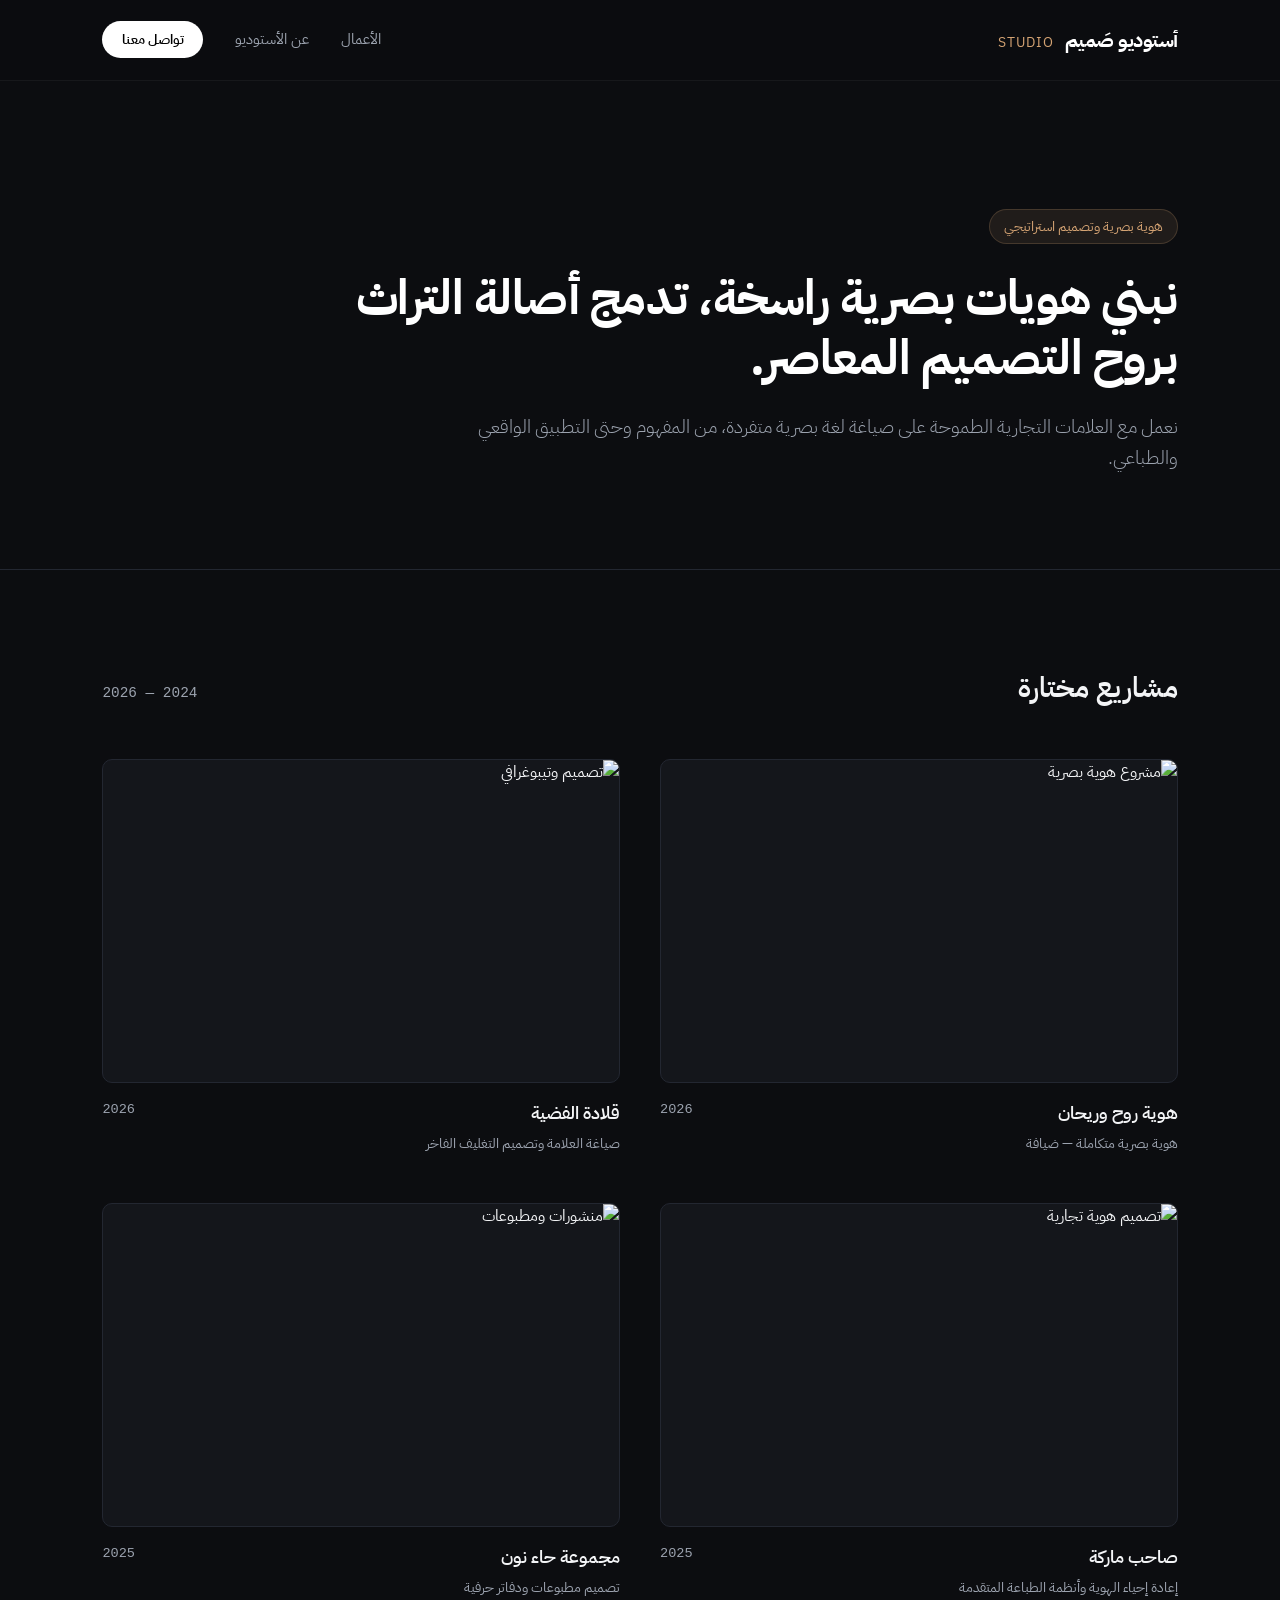
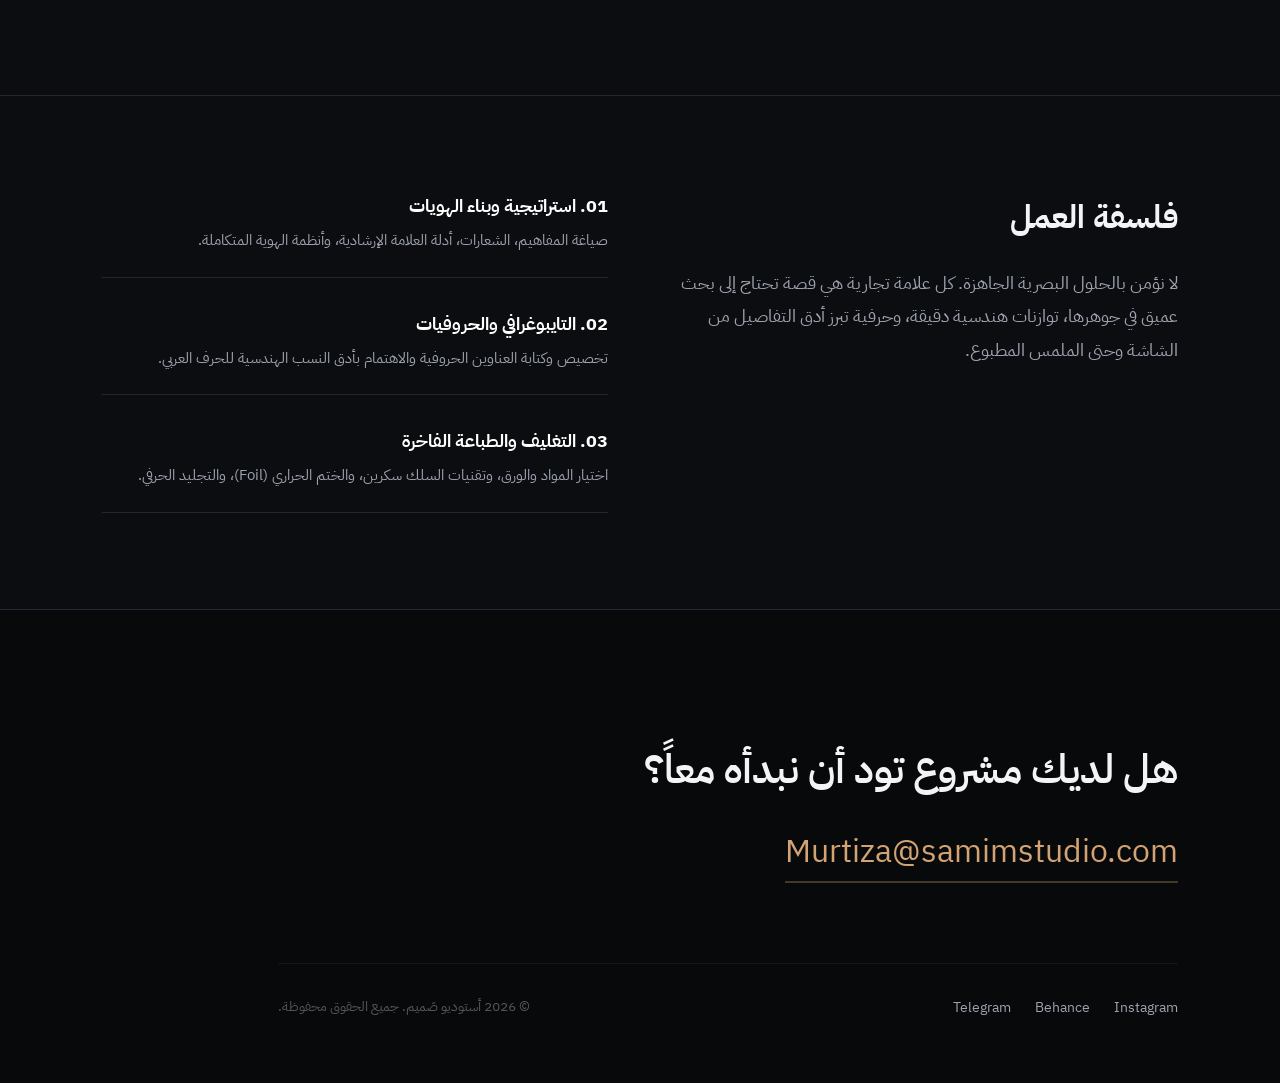
==== index.html @ 6ff55b8e "Add files via upload" ====
<!DOCTYPE html>
<html lang="ar" dir="rtl">
<head>
    <meta charset="UTF-8">
    <meta name="viewport" content="width=device-width, initial-scale=1.0">
    <title>أستوديو صَميم | Samim Studio</title>
    <meta name="description" content="أستوديو تصميم متخصص في بناء وتطوير الهويات البصرية والأنظمة التيبوغرافية.">
    
    <!-- خط عربي حديث وأنيق -->
    <link rel="preconnect" href="https://fonts.googleapis.com">
    <link rel="preconnect" href="https://fonts.gstatic.com" crossorigin>
    <link href="https://fonts.googleapis.com/css2?family=IBM+Plex+Sans+Arabic:wght@300;400;500;600;700&display=swap" rel="stylesheet">
    
    <link rel="stylesheet" href="style.css">
</head>
<body>

    <!-- الترويسة والتنقل -->
    <nav class="navbar">
        <div class="brand">
            <a href="#" class="logo">أستوديو صَميم <span>Studio</span></a>
        </div>
        <ul class="nav-links">
            <li><a href="#works">الأعمال</a></li>
            <li><a href="#about">عن الأستوديو</a></li>
            <li><a href="#contact" class="btn-contact">تواصل معنا</a></li>
        </ul>
    </nav>

    <!-- الواجهة الرئيسية -->
    <header class="hero">
        <div class="hero-content">
            <span class="badge">هوية بصرية وتصميم استراتيجي</span>
            <h1>نبني هويات بصرية راسخة، تدمج أصالة التراث بروح التصميم المعاصر.</h1>
            <p>نعمل مع العلامات التجارية الطموحة على صياغة لغة بصرية متفردة، من المفهوم وحتى التطبيق الواقعي والطباعي.</p>
        </div>
    </header>

    <!-- شبكة معرض الأعمال -->
    <section id="works" class="section works-section">
        <div class="section-title">
            <h2>مشاريع مختارة</h2>
            <span class="count">2024 — 2026</span>
        </div>

        <div class="grid">
            <!-- مشروع 1 -->
            <article class="project-card">
                <div class="card-image">
                    <img src="https://images.unsplash.com/photo-1600585154340-be6161a56a0c?auto=format&fit=crop&w=1200&q=80" alt="مشروع هوية بصرية">
                </div>
                <div class="card-info">
                    <div>
                        <h3>هوية روح وريحان</h3>
                        <p class="category">هوية بصرية متكاملة — ضيافة</p>
                    </div>
                    <span class="year">2026</span>
                </div>
            </article>

            <!-- مشروع 2 -->
            <article class="project-card">
                <div class="card-image">
                    <img src="https://images.unsplash.com/photo-1544716278-ca5e3f4abd8c?auto=format&fit=crop&w=1200&q=80" alt="تصميم وتيبوغرافي">
                </div>
                <div class="card-info">
                    <div>
                        <h3>قلادة الفضية</h3>
                        <p class="category">صياغة العلامة وتصميم التغليف الفاخر</p>
                    </div>
                    <span class="year">2026</span>
                </div>
            </article>

            <!-- مشروع 3 -->
            <article class="project-card">
                <div class="card-image">
                    <img src="https://images.unsplash.com/photo-1507238691740-187a5b1d37b8?auto=format&fit=crop&w=1200&q=80" alt="تصميم هوية تجارية">
                </div>
                <div class="card-info">
                    <div>
                        <h3>صاحب ماركة</h3>
                        <p class="category">إعادة إحياء الهوية وأنظمة الطباعة المتقدمة</p>
                    </div>
                    <span class="year">2025</span>
                </div>
            </article>

            <!-- مشروع 4 -->
            <article class="project-card">
                <div class="card-image">
                    <img src="https://images.unsplash.com/photo-1524758631624-e2822e304c36?auto=format&fit=crop&w=1200&q=80" alt="منشورات ومطبوعات">
                </div>
                <div class="card-info">
                    <div>
                        <h3>مجموعة حاء نون</h3>
                        <p class="category">تصميم مطبوعات ودفاتر حرفية</p>
                    </div>
                    <span class="year">2025</span>
                </div>
            </article>
        </div>
    </section>

    <!-- فلسفة الأستوديو والخدمات -->
    <section id="about" class="section about-section">
        <div class="about-grid">
            <div class="about-lead">
                <h2>فلسفة العمل</h2>
                <p>لا نؤمن بالحلول البصرية الجاهزة. كل علامة تجارية هي قصة تحتاج إلى بحث عميق في جوهرها، توازنات هندسية دقيقة، وحرفية تبرز أدق التفاصيل من الشاشة وحتى الملمس المطبوع.</p>
            </div>
            <div class="services-list">
                <div class="service-item">
                    <h4>01. استراتيجية وبناء الهويات</h4>
                    <p>صياغة المفاهيم، الشعارات، أدلة العلامة الإرشادية، وأنظمة الهوية المتكاملة.</p>
                </div>
                <div class="service-item">
                    <h4>02. التايبوغرافي والحروفيات</h4>
                    <p>تخصيص وكتابة العناوين الحروفية والاهتمام بأدق النسب الهندسية للحرف العربي.</p>
                </div>
                <div class="service-item">
                    <h4>03. التغليف والطباعة الفاخرة</h4>
                    <p>اختيار المواد والورق، وتقنيات السلك سكرين، والختم الحراري (Foil)، والتجليد الحرفي.</p>
                </div>
            </div>
        </div>
    </section>

    <!-- التذييل والتواصل -->
    <footer id="contact" class="footer">
        <div class="footer-content">
            <h2>هل لديك مشروع تود أن نبدأه معاً؟</h2>
            <a href="mailto:Murtiza@samimstudio.com" class="footer-email">Murtiza@samimstudio.com</a>
            
            <div class="footer-bottom">
                <div class="social-links">
                    <a href="https://instagram.com" target="_blank">Instagram</a>
                    <a href="https://behance.net" target="_blank">Behance</a>
                    <a href="https://t.me" target="_blank">Telegram</a>
                </div>
                <p class="copyright">&copy; 2026 أستوديو صَميم. جميع الحقوق محفوظة.</p>
            </div>
        </div>
    </footer>

</body>
</html>
---- style.css ----
:root {
    --bg-color: #0c0d10;
    --card-bg: #14161b;
    --border-color: #232731;
    --text-main: #f3f4f6;
    --text-muted: #9ca3af;
    --accent: #d4a373;
    --font-family: 'IBM Plex Sans Arabic', system-ui, -apple-system, sans-serif;
}

* {
    margin: 0;
    padding: 0;
    box-sizing: border-box;
}

html {
    scroll-behavior: smooth;
}

body {
    background-color: var(--bg-color);
    color: var(--text-main);
    font-family: var(--font-family);
    line-height: 1.6;
    direction: rtl;
    -webkit-font-smoothing: antialiased;
}

/* شريط التنقل */
.navbar {
    position: sticky;
    top: 0;
    display: flex;
    justify-content: space-between;
    align-items: center;
    padding: 1.5rem 8%;
    background: rgba(12, 13, 16, 0.85);
    backdrop-filter: blur(12px);
    z-index: 100;
    border-bottom: 1px solid rgba(255, 255, 255, 0.05);
}

.logo {
    color: #fff;
    text-decoration: none;
    font-size: 1.25rem;
    font-weight: 700;
    letter-spacing: -0.5px;
}

.logo span {
    font-size: 0.85rem;
    color: var(--accent);
    font-weight: 400;
    margin-right: 6px;
    text-transform: uppercase;
    letter-spacing: 1px;
}

.nav-links {
    display: flex;
    gap: 2rem;
    list-style: none;
    align-items: center;
}

.nav-links a {
    color: var(--text-muted);
    text-decoration: none;
    font-size: 0.95rem;
    transition: color 0.2s ease;
}

.nav-links a:hover {
    color: #fff;
}

.btn-contact {
    background: #fff;
    color: #000 !important;
    padding: 0.5rem 1.2rem;
    border-radius: 99px;
    font-weight: 600;
    font-size: 0.85rem !important;
    transition: transform 0.2s ease, opacity 0.2s ease !important;
}

.btn-contact:hover {
    transform: translateY(-2px);
    opacity: 0.9;
}

/* الترويسة الرئيسية */
.hero {
    padding: 8rem 8% 6rem;
    max-width: 1100px;
}

.badge {
    display: inline-block;
    padding: 0.35rem 0.85rem;
    background: rgba(212, 163, 115, 0.1);
    color: var(--accent);
    border-radius: 99px;
    font-size: 0.85rem;
    margin-bottom: 1.5rem;
    border: 1px solid rgba(212, 163, 115, 0.2);
}

.hero h1 {
    font-size: 3rem;
    line-height: 1.25;
    font-weight: 700;
    color: #fff;
    margin-bottom: 1.5rem;
    letter-spacing: -0.5px;
}

.hero p {
    font-size: 1.2rem;
    color: var(--text-muted);
    max-width: 700px;
    font-weight: 300;
}

/* الأقسام العامة */
.section {
    padding: 6rem 8%;
    border-top: 1px solid var(--border-color);
}

.section-title {
    display: flex;
    justify-content: space-between;
    align-items: baseline;
    margin-bottom: 3rem;
}

.section-title h2 {
    font-size: 1.75rem;
    font-weight: 600;
}

.section-title .count {
    color: var(--text-muted);
    font-size: 0.9rem;
    font-family: monospace;
}

/* شبكة الأعمال */
.grid {
    display: grid;
    grid-template-columns: repeat(2, 1fr);
    gap: 3rem 2.5rem;
}

.project-card {
    cursor: pointer;
    text-decoration: none;
    color: inherit;
    display: block;
}

.card-image {
    width: 100%;
    aspect-ratio: 16 / 10;
    border-radius: 10px;
    overflow: hidden;
    background: var(--card-bg);
    margin-bottom: 1rem;
    border: 1px solid var(--border-color);
}

.card-image img {
    width: 100%;
    height: 100%;
    object-fit: cover;
    transition: transform 0.6s cubic-bezier(0.16, 1, 0.3, 1);
}

.project-card:hover .card-image img {
    transform: scale(1.04);
}

.card-info {
    display: flex;
    justify-content: space-between;
    align-items: flex-start;
}

.card-info h3 {
    font-size: 1.15rem;
    font-weight: 600;
    margin-bottom: 0.25rem;
}

.card-info .category {
    font-size: 0.9rem;
    color: var(--text-muted);
}

.card-info .year {
    font-size: 0.85rem;
    color: var(--text-muted);
    font-family: monospace;
}

/* قسم فلسفة العمل */
.about-grid {
    display: grid;
    grid-template-columns: 1fr 1fr;
    gap: 4rem;
}

.about-lead h2 {
    font-size: 2rem;
    margin-bottom: 1.5rem;
}

.about-lead p {
    color: var(--text-muted);
    font-size: 1.15rem;
    line-height: 1.8;
}

.services-list {
    display: flex;
    flex-direction: column;
    gap: 2rem;
}

.service-item {
    border-bottom: 1px solid var(--border-color);
    padding-bottom: 1.5rem;
}

.service-item h4 {
    font-size: 1.1rem;
    margin-bottom: 0.5rem;
    color: #fff;
}

.service-item p {
    color: var(--text-muted);
    font-size: 0.95rem;
}

/* التذييل */
.footer {
    padding: 8rem 8% 4rem;
    background: #08090b;
    border-top: 1px solid var(--border-color);
}

.footer-content {
    max-width: 900px;
}

.footer h2 {
    font-size: 2.5rem;
    margin-bottom: 1.5rem;
    font-weight: 600;
}

.footer-email {
    display: inline-block;
    font-size: 2rem;
    color: var(--accent);
    text-decoration: none;
    margin-bottom: 5rem;
    border-bottom: 2px solid rgba(212, 163, 115, 0.3);
    padding-bottom: 0.25rem;
    transition: all 0.2s ease;
}

.footer-email:hover {
    color: #fff;
    border-bottom-color: #fff;
}

.footer-bottom {
    display: flex;
    justify-content: space-between;
    align-items: center;
    border-top: 1px solid rgba(255, 255, 255, 0.05);
    padding-top: 2rem;
}

.social-links {
    display: flex;
    gap: 1.5rem;
}

.social-links a {
    color: var(--text-muted);
    text-decoration: none;
    font-size: 0.9rem;
    transition: color 0.2s ease;
}

.social-links a:hover {
    color: #fff;
}

.copyright {
    color: #555;
    font-size: 0.85rem;
}

/* تجاوب الشاشات الصغيرة */
@media (max-width: 850px) {
    .hero h1 { font-size: 2.2rem; }
    .grid { grid-template-columns: 1fr; }
    .about-grid { grid-template-columns: 1fr; gap: 2.5rem; }
    .footer-email { font-size: 1.4rem; }
    .footer-bottom { flex-direction: column; gap: 1.5rem; align-items: flex-start; }
}
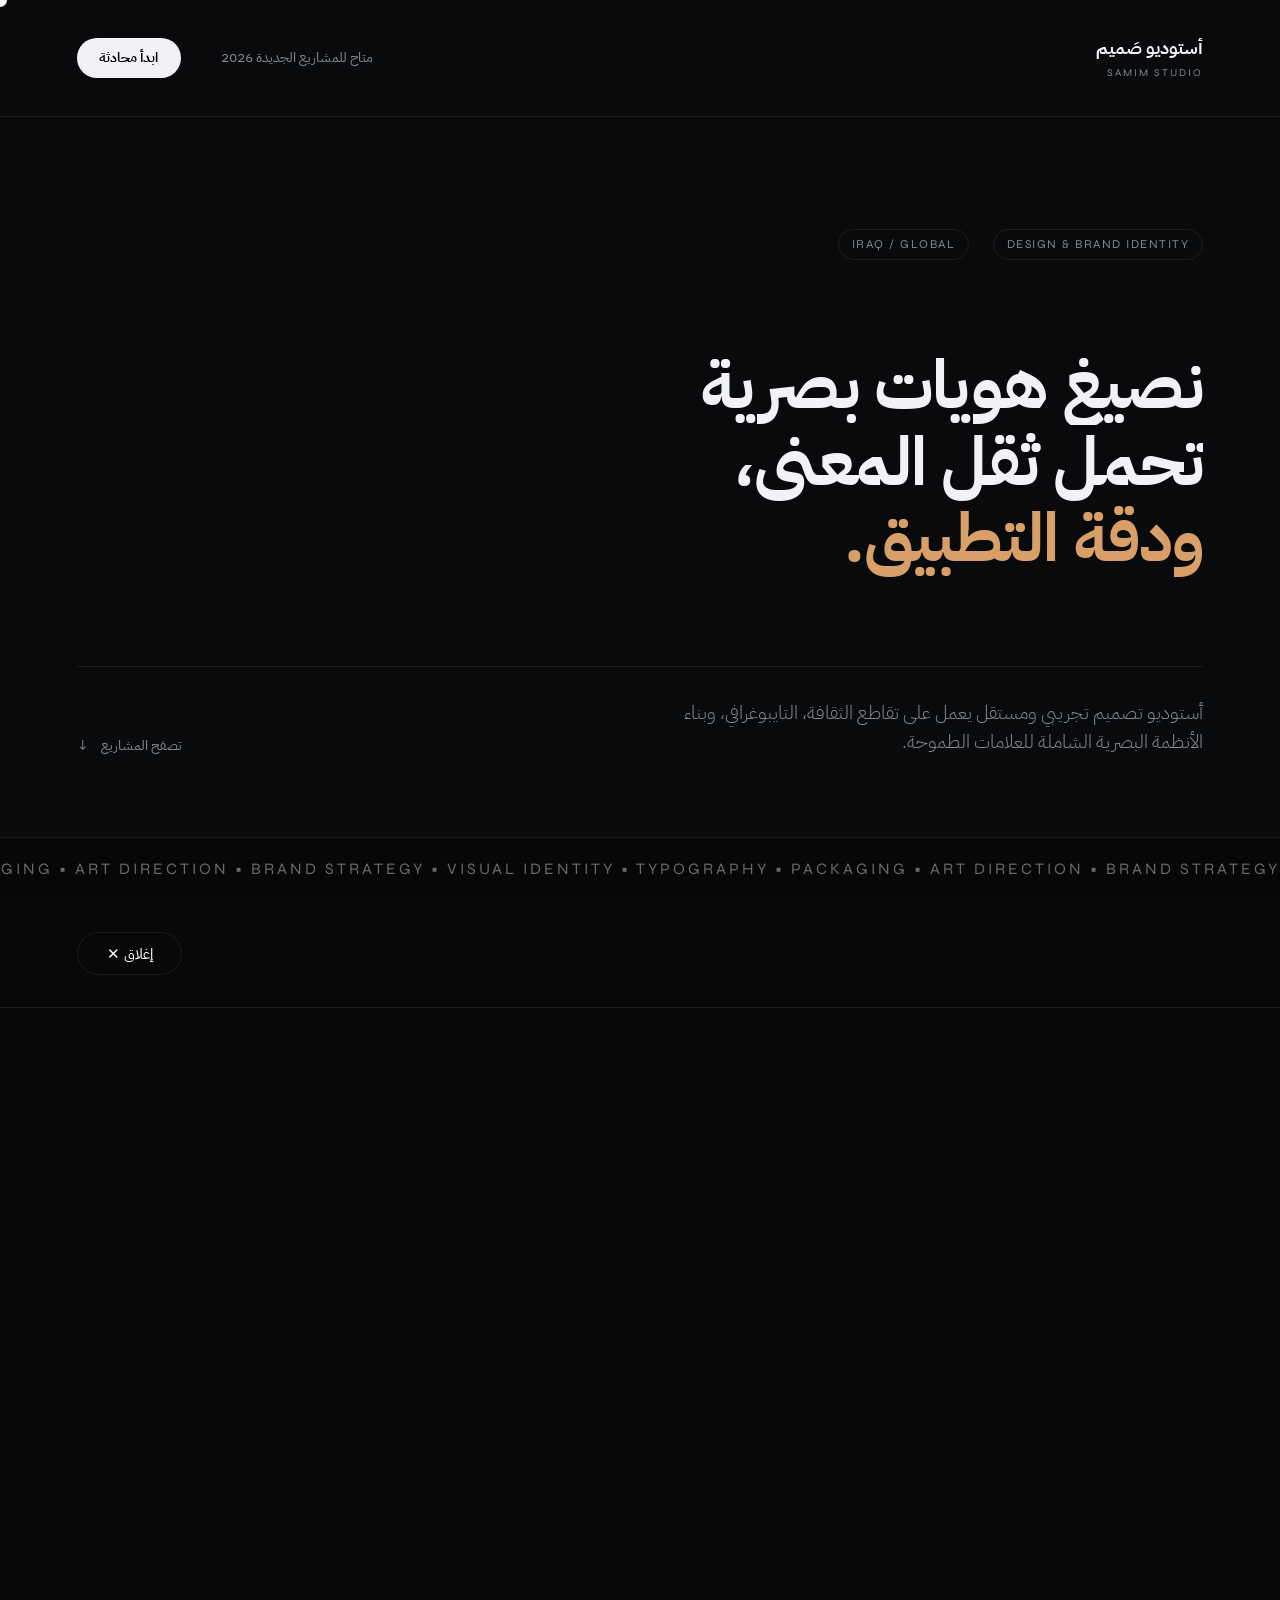
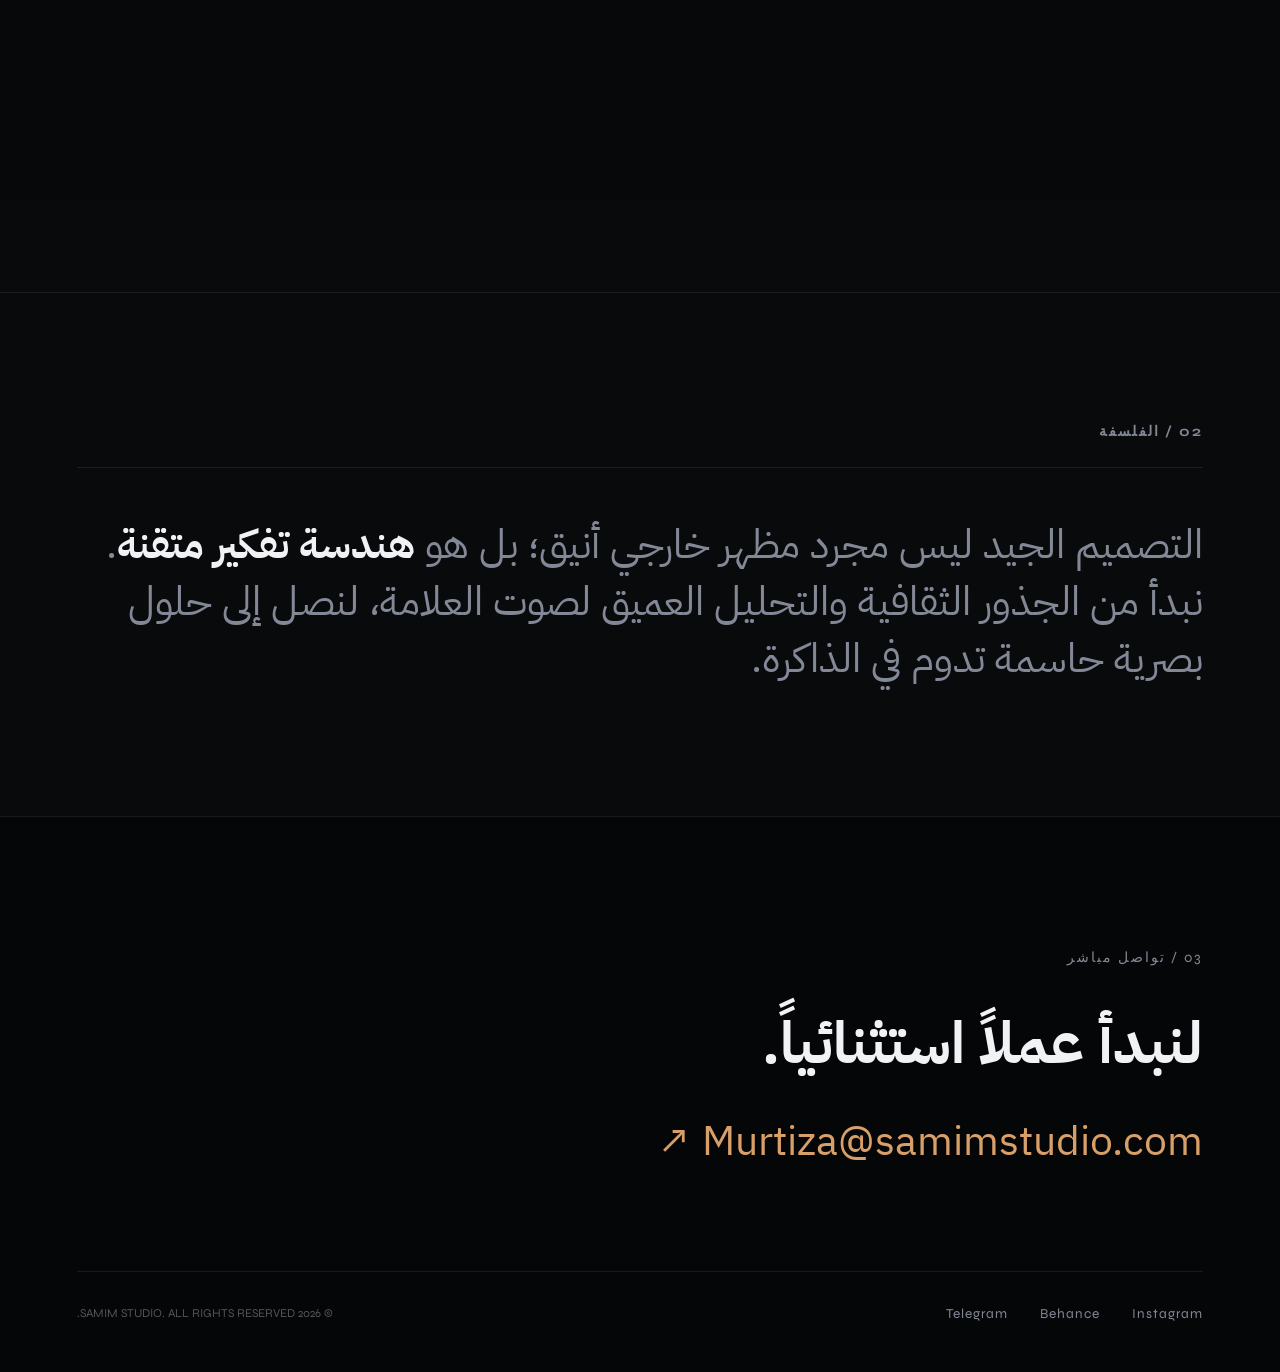
==== commit 1e3535bb: "Add files via upload" ====
--- a/index.html
+++ b/index.html
@@ -4,144 +4,169 @@
     <meta charset="UTF-8">
     <meta name="viewport" content="width=device-width, initial-scale=1.0">
     <title>أستوديو صَميم | Samim Studio</title>
-    <meta name="description" content="أستوديو تصميم متخصص في بناء وتطوير الهويات البصرية والأنظمة التيبوغرافية.">
     
-    <!-- خط عربي حديث وأنيق -->
+    <!-- خطوط راقية -->
     <link rel="preconnect" href="https://fonts.googleapis.com">
     <link rel="preconnect" href="https://fonts.gstatic.com" crossorigin>
-    <link href="https://fonts.googleapis.com/css2?family=IBM+Plex+Sans+Arabic:wght@300;400;500;600;700&display=swap" rel="stylesheet">
+    <link href="https://fonts.googleapis.com/css2?family=IBM+Plex+Sans+Arabic:wght@300;400;500;600;700&family=Syne:wght@700;800&display=swap" rel="stylesheet">
     
+    <!-- ستايل الموقع -->
     <link rel="stylesheet" href="style.css">
+
+    <!-- استيراد مكتبات الموشن والـ Smooth Scroll -->
+    <script src="https://cdn.jsdelivr.net/npm/@studio-freight/lenis@1.0.42/dist/lenis.min.js"></script>
+    <script src="https://cdnjs.cloudflare.com/ajax/libs/gsap/3.12.5/gsap.min.js"></script>
+    <script src="https://cdnjs.cloudflare.com/ajax/libs/gsap/3.12.5/ScrollTrigger.min.js"></script>
 </head>
 <body>
 
-    <!-- الترويسة والتنقل -->
+    <!-- مؤشر الماوس التفاعلي -->
+    <div class="custom-cursor" id="cursor">
+        <span class="cursor-text" id="cursor-text">عرض</span>
+    </div>
+
+    <!-- شريط التنقل العلوي -->
     <nav class="navbar">
-        <div class="brand">
-            <a href="#" class="logo">أستوديو صَميم <span>Studio</span></a>
+        <a href="#" class="brand" data-cursor="link">
+            <span class="brand-ar">أستوديو صَميم</span>
+            <span class="brand-en">SAMIM STUDIO</span>
+        </a>
+        <div class="nav-right">
+            <span class="studio-status">متاح للمشاريع الجديدة 2026</span>
+            <a href="#contact" class="btn-primary" data-cursor="link">ابدأ محادثة</a>
         </div>
-        <ul class="nav-links">
-            <li><a href="#works">الأعمال</a></li>
-            <li><a href="#about">عن الأستوديو</a></li>
-            <li><a href="#contact" class="btn-contact">تواصل معنا</a></li>
-        </ul>
     </nav>
 
-    <!-- الواجهة الرئيسية -->
-    <header class="hero">
-        <div class="hero-content">
-            <span class="badge">هوية بصرية وتصميم استراتيجي</span>
-            <h1>نبني هويات بصرية راسخة، تدمج أصالة التراث بروح التصميم المعاصر.</h1>
-            <p>نعمل مع العلامات التجارية الطموحة على صياغة لغة بصرية متفردة، من المفهوم وحتى التطبيق الواقعي والطباعي.</p>
+    <!-- الواجهة السينمائية Hero -->
+    <header class="hero-section">
+        <div class="hero-top">
+            <span class="badge-tag">DESIGN & BRAND IDENTITY</span>
+            <span class="badge-tag">IRAQ / GLOBAL</span>
+        </div>
+        <h1 class="hero-title">
+            <span class="line"><span class="line-inner">نصيغ هويات بصرية</span></span>
+            <span class="line"><span class="line-inner">تحمل ثقل المعنى،</span></span>
+            <span class="line"><span class="line-inner accent-text">ودقة التطبيق.</span></span>
+        </h1>
+        <div class="hero-footer">
+            <p class="hero-bio">
+                أستوديو تصميم تجريبي ومستقل يعمل على تقاطع الثقافة، التايبوغرافي، وبناء الأنظمة البصرية الشاملة للعلامات الطموحة.
+            </p>
+            <div class="scroll-indicator">
+                <span>تصفح المشاريع</span>
+                <div class="scroll-arrow">↓</div>
+            </div>
         </div>
     </header>
 
-    <!-- شبكة معرض الأعمال -->
-    <section id="works" class="section works-section">
-        <div class="section-title">
-            <h2>مشاريع مختارة</h2>
-            <span class="count">2024 — 2026</span>
+    <!-- شريط تيبوغرافي متحرك لا نهائي -->
+    <div class="marquee-wrap">
+        <div class="marquee-track">
+            <span>VISUAL IDENTITY • TYPOGRAPHY • PACKAGING • ART DIRECTION • BRAND STRATEGY • </span>
+            <span>VISUAL IDENTITY • TYPOGRAPHY • PACKAGING • ART DIRECTION • BRAND STRATEGY • </span>
+        </div>
+    </div>
+
+    <!-- شبكة عرض المشاريع التفاعلية -->
+    <section class="works-section" id="works">
+        <div class="section-head">
+            <h2 class="section-label">01 / أعمال مختارة</h2>
+            <span class="section-count">( 04 )</span>
         </div>
 
-        <div class="grid">
+        <div class="projects-container">
             <!-- مشروع 1 -->
-            <article class="project-card">
-                <div class="card-image">
-                    <img src="https://images.unsplash.com/photo-1600585154340-be6161a56a0c?auto=format&fit=crop&w=1200&q=80" alt="مشروع هوية بصرية">
+            <article class="project-row" data-id="project-1" data-cursor="project">
+                <div class="row-num">01</div>
+                <div class="row-meta">
+                    <h3 class="row-title">روح وريحان</h3>
+                    <span class="row-cat">هوية بصرية متكاملة، ضيافة ومطاعم</span>
                 </div>
-                <div class="card-info">
-                    <div>
-                        <h3>هوية روح وريحان</h3>
-                        <p class="category">هوية بصرية متكاملة — ضيافة</p>
-                    </div>
-                    <span class="year">2026</span>
+                <div class="row-year">2026</div>
+                <div class="row-preview">
+                    <img src="https://images.unsplash.com/photo-1600585154340-be6161a56a0c?auto=format&fit=crop&w=1200&q=80" alt="روح وريحان">
                 </div>
             </article>
 
             <!-- مشروع 2 -->
-            <article class="project-card">
-                <div class="card-image">
-                    <img src="https://images.unsplash.com/photo-1544716278-ca5e3f4abd8c?auto=format&fit=crop&w=1200&q=80" alt="تصميم وتيبوغرافي">
+            <article class="project-row" data-id="project-2" data-cursor="project">
+                <div class="row-num">02</div>
+                <div class="row-meta">
+                    <h3 class="row-title">قلادة الفضية</h3>
+                    <span class="row-cat">صياغة العلامة، تصميم التغليف، طباعة فاخرة</span>
                 </div>
-                <div class="card-info">
-                    <div>
-                        <h3>قلادة الفضية</h3>
-                        <p class="category">صياغة العلامة وتصميم التغليف الفاخر</p>
-                    </div>
-                    <span class="year">2026</span>
+                <div class="row-year">2026</div>
+                <div class="row-preview">
+                    <img src="https://images.unsplash.com/photo-1544716278-ca5e3f4abd8c?auto=format&fit=crop&w=1200&q=80" alt="قلادة">
                 </div>
             </article>
 
             <!-- مشروع 3 -->
-            <article class="project-card">
-                <div class="card-image">
-                    <img src="https://images.unsplash.com/photo-1507238691740-187a5b1d37b8?auto=format&fit=crop&w=1200&q=80" alt="تصميم هوية تجارية">
+            <article class="project-row" data-id="project-3" data-cursor="project">
+                <div class="row-num">03</div>
+                <div class="row-meta">
+                    <h3 class="row-title">صاحب ماركة</h3>
+                    <span class="row-cat">إعادة إحياء الهوية، نظام بصري، توجيه فني</span>
                 </div>
-                <div class="card-info">
-                    <div>
-                        <h3>صاحب ماركة</h3>
-                        <p class="category">إعادة إحياء الهوية وأنظمة الطباعة المتقدمة</p>
-                    </div>
-                    <span class="year">2025</span>
+                <div class="row-year">2025</div>
+                <div class="row-preview">
+                    <img src="https://images.unsplash.com/photo-1507238691740-187a5b1d37b8?auto=format&fit=crop&w=1200&q=80" alt="صاحب ماركة">
                 </div>
             </article>
 
             <!-- مشروع 4 -->
-            <article class="project-card">
-                <div class="card-image">
-                    <img src="https://images.unsplash.com/photo-1524758631624-e2822e304c36?auto=format&fit=crop&w=1200&q=80" alt="منشورات ومطبوعات">
+            <article class="project-row" data-id="project-4" data-cursor="project">
+                <div class="row-num">04</div>
+                <div class="row-meta">
+                    <h3 class="row-title">حاء نون</h3>
+                    <span class="row-cat">تصميم وتجليد دفاتر حرفية، مطبوعات خاصة</span>
                 </div>
-                <div class="card-info">
-                    <div>
-                        <h3>مجموعة حاء نون</h3>
-                        <p class="category">تصميم مطبوعات ودفاتر حرفية</p>
-                    </div>
-                    <span class="year">2025</span>
+                <div class="row-year">2025</div>
+                <div class="row-preview">
+                    <img src="https://images.unsplash.com/photo-1524758631624-e2822e304c36?auto=format&fit=crop&w=1200&q=80" alt="حاء نون">
                 </div>
             </article>
         </div>
     </section>
 
-    <!-- فلسفة الأستوديو والخدمات -->
-    <section id="about" class="section about-section">
-        <div class="about-grid">
-            <div class="about-lead">
-                <h2>فلسفة العمل</h2>
-                <p>لا نؤمن بالحلول البصرية الجاهزة. كل علامة تجارية هي قصة تحتاج إلى بحث عميق في جوهرها، توازنات هندسية دقيقة، وحرفية تبرز أدق التفاصيل من الشاشة وحتى الملمس المطبوع.</p>
-            </div>
-            <div class="services-list">
-                <div class="service-item">
-                    <h4>01. استراتيجية وبناء الهويات</h4>
-                    <p>صياغة المفاهيم، الشعارات، أدلة العلامة الإرشادية، وأنظمة الهوية المتكاملة.</p>
-                </div>
-                <div class="service-item">
-                    <h4>02. التايبوغرافي والحروفيات</h4>
-                    <p>تخصيص وكتابة العناوين الحروفية والاهتمام بأدق النسب الهندسية للحرف العربي.</p>
-                </div>
-                <div class="service-item">
-                    <h4>03. التغليف والطباعة الفاخرة</h4>
-                    <p>اختيار المواد والورق، وتقنيات السلك سكرين، والختم الحراري (Foil)، والتجليد الحرفي.</p>
-                </div>
-            </div>
+    <!-- فلسفة الاستوديو وقسم النص الكبير -->
+    <section class="manifesto-section">
+        <div class="section-head">
+            <h2 class="section-label">02 / الفلسفة</h2>
+        </div>
+        <div class="manifesto-text">
+            التصميم الجيد ليس مجرد مظهر خارجي أنيق؛ بل هو <span class="highlight">هندسة تفكير متقنة</span>. نبدأ من الجذور الثقافية والتحليل العميق لصوت العلامة، لنصل إلى حلول بصرية حاسمة تدوم في الذاكرة.
         </div>
     </section>
 
     <!-- التذييل والتواصل -->
-    <footer id="contact" class="footer">
-        <div class="footer-content">
-            <h2>هل لديك مشروع تود أن نبدأه معاً؟</h2>
-            <a href="mailto:Murtiza@samimstudio.com" class="footer-email">Murtiza@samimstudio.com</a>
-            
-            <div class="footer-bottom">
-                <div class="social-links">
-                    <a href="https://instagram.com" target="_blank">Instagram</a>
-                    <a href="https://behance.net" target="_blank">Behance</a>
-                    <a href="https://t.me" target="_blank">Telegram</a>
-                </div>
-                <p class="copyright">&copy; 2026 أستوديو صَميم. جميع الحقوق محفوظة.</p>
+    <footer class="footer-section" id="contact">
+        <div class="footer-top">
+            <span class="section-label">03 / تواصل مباشر</span>
+            <h2>لنبدأ عملاً استثنائياً.</h2>
+            <a href="mailto:Murtiza@samimstudio.com" class="big-email" data-cursor="link">Murtiza@samimstudio.com ↗</a>
+        </div>
+        <div class="footer-bar">
+            <div class="footer-links">
+                <a href="https://instagram.com" target="_blank" data-cursor="link">Instagram</a>
+                <a href="https://behance.net" target="_blank" data-cursor="link">Behance</a>
+                <a href="https://t.me" target="_blank" data-cursor="link">Telegram</a>
             </div>
+            <span class="copy">&copy; 2026 SAMIM STUDIO. ALL RIGHTS RESERVED.</span>
         </div>
     </footer>
 
+    <!-- نافذة عرض المشروع السينمائية (Case Study Drawer) -->
+    <div class="project-drawer" id="projectDrawer">
+        <div class="drawer-header">
+            <button class="drawer-close" id="drawerClose" data-cursor="link">إغلاق ✕</button>
+        </div>
+        <div class="drawer-scroll" id="drawerContent">
+            <!-- يمتلئ ديناميكياً بالجافاسكربت -->
+        </div>
+    </div>
+
+    <!-- سكربت التحكم والموشن -->
+    <script src="script.js"></script>
 </body>
 </html>
--- a/style.css
+++ b/style.css
@@ -1,318 +1,475 @@
 :root {
-    --bg-color: #0c0d10;
-    --card-bg: #14161b;
-    --border-color: #232731;
-    --text-main: #f3f4f6;
-    --text-muted: #9ca3af;
-    --accent: #d4a373;
-    --font-family: 'IBM Plex Sans Arabic', system-ui, -apple-system, sans-serif;
+    --bg: #090a0c;
+    --card-bg: #121318;
+    --border: rgba(255, 255, 255, 0.08);
+    --border-hover: rgba(255, 255, 255, 0.25);
+    --text: #f0f2f5;
+    --muted: #838896;
+    --accent: #d89f68;
+    --font-main: 'IBM Plex Sans Arabic', sans-serif;
+    --font-en: 'Syne', sans-serif;
 }
 
 * {
     margin: 0;
     padding: 0;
     box-sizing: border-box;
-}
-
-html {
-    scroll-behavior: smooth;
+    cursor: none; /* إخفاء مؤشر الماوس الافتراضي واستخدام التفاعلي */
 }
 
 body {
-    background-color: var(--bg-color);
-    color: var(--text-main);
-    font-family: var(--font-family);
-    line-height: 1.6;
+    background-color: var(--bg);
+    color: var(--text);
+    font-family: var(--font-main);
+    line-height: 1.5;
     direction: rtl;
+    overflow-x: hidden;
     -webkit-font-smoothing: antialiased;
+}
+
+/* مؤشر الماوس التفاعلي */
+.custom-cursor {
+    position: fixed;
+    top: 0;
+    left: 0;
+    width: 14px;
+    height: 14px;
+    background: #fff;
+    border-radius: 50%;
+    pointer-events: none;
+    z-index: 9999;
+    transform: translate(-50%, -50%);
+    transition: width 0.3s cubic-bezier(0.16, 1, 0.3, 1), 
+                height 0.3s cubic-bezier(0.16, 1, 0.3, 1), 
+                background 0.3s ease;
+    display: flex;
+    align-items: center;
+    justify-content: center;
+}
+
+.cursor-text {
+    display: none;
+    font-size: 11px;
+    color: #000;
+    font-weight: 700;
+}
+
+.custom-cursor.active-hover {
+    width: 45px;
+    height: 45px;
+    background: rgba(255, 255, 255, 0.9);
+}
+
+.custom-cursor.active-project {
+    width: 85px;
+    height: 85px;
+    background: var(--accent);
+}
+
+.custom-cursor.active-project .cursor-text {
+    display: block;
 }
 
 /* شريط التنقل */
 .navbar {
-    position: sticky;
-    top: 0;
     display: flex;
     justify-content: space-between;
     align-items: center;
-    padding: 1.5rem 8%;
-    background: rgba(12, 13, 16, 0.85);
-    backdrop-filter: blur(12px);
-    z-index: 100;
-    border-bottom: 1px solid rgba(255, 255, 255, 0.05);
-}
-
-.logo {
-    color: #fff;
+    padding: 2.2rem 6%;
+    border-bottom: 1px solid var(--border);
+}
+
+.brand {
     text-decoration: none;
-    font-size: 1.25rem;
+    color: var(--text);
+    display: flex;
+    flex-direction: column;
+    gap: 2px;
+}
+
+.brand-ar {
+    font-size: 1.15rem;
     font-weight: 700;
-    letter-spacing: -0.5px;
-}
-
-.logo span {
+}
+
+.brand-en {
+    font-family: var(--font-en);
+    font-size: 0.65rem;
+    letter-spacing: 2px;
+    color: var(--muted);
+}
+
+.nav-right {
+    display: flex;
+    align-items: center;
+    gap: 2.5rem;
+}
+
+.studio-status {
     font-size: 0.85rem;
-    color: var(--accent);
-    font-weight: 400;
-    margin-right: 6px;
-    text-transform: uppercase;
-    letter-spacing: 1px;
-}
-
-.nav-links {
-    display: flex;
-    gap: 2rem;
-    list-style: none;
-    align-items: center;
-}
-
-.nav-links a {
-    color: var(--text-muted);
+    color: var(--muted);
+}
+
+.btn-primary {
+    background: var(--text);
+    color: #000;
     text-decoration: none;
-    font-size: 0.95rem;
-    transition: color 0.2s ease;
-}
-
-.nav-links a:hover {
-    color: #fff;
-}
-
-.btn-contact {
-    background: #fff;
-    color: #000 !important;
-    padding: 0.5rem 1.2rem;
-    border-radius: 99px;
-    font-weight: 600;
-    font-size: 0.85rem !important;
-    transition: transform 0.2s ease, opacity 0.2s ease !important;
-}
-
-.btn-contact:hover {
-    transform: translateY(-2px);
-    opacity: 0.9;
-}
-
-/* الترويسة الرئيسية */
-.hero {
-    padding: 8rem 8% 6rem;
-    max-width: 1100px;
-}
-
-.badge {
-    display: inline-block;
-    padding: 0.35rem 0.85rem;
-    background: rgba(212, 163, 115, 0.1);
-    color: var(--accent);
+    padding: 0.6rem 1.4rem;
     border-radius: 99px;
     font-size: 0.85rem;
-    margin-bottom: 1.5rem;
-    border: 1px solid rgba(212, 163, 115, 0.2);
-}
-
-.hero h1 {
-    font-size: 3rem;
-    line-height: 1.25;
+    font-weight: 600;
+    transition: transform 0.2s ease, opacity 0.2s ease;
+}
+
+.btn-primary:hover {
+    transform: scale(1.04);
+}
+
+/* قسم الترحيب Hero */
+.hero-section {
+    padding: 7rem 6% 5rem;
+    min-height: 80vh;
+    display: flex;
+    flex-direction: column;
+    justify-content: space-between;
+}
+
+.hero-top {
+    display: flex;
+    gap: 1.5rem;
+}
+
+.badge-tag {
+    font-family: var(--font-en);
+    font-size: 0.75rem;
+    letter-spacing: 1.5px;
+    color: var(--muted);
+    border: 1px solid var(--border);
+    padding: 0.35rem 0.8rem;
+    border-radius: 99px;
+}
+
+.hero-title {
+    font-size: 5.2vw;
     font-weight: 700;
-    color: #fff;
-    margin-bottom: 1.5rem;
-    letter-spacing: -0.5px;
-}
-
-.hero p {
+    line-height: 1.15;
+    margin: 3rem 0;
+    letter-spacing: -1px;
+}
+
+.hero-title .line {
+    display: block;
+    overflow: hidden;
+}
+
+.hero-title .line-inner {
+    display: block;
+}
+
+.accent-text {
+    color: var(--accent);
+}
+
+.hero-footer {
+    display: flex;
+    justify-content: space-between;
+    align-items: flex-end;
+    border-top: 1px solid var(--border);
+    padding-top: 2rem;
+}
+
+.hero-bio {
+    max-width: 550px;
     font-size: 1.2rem;
-    color: var(--text-muted);
-    max-width: 700px;
+    color: var(--muted);
     font-weight: 300;
 }
 
-/* الأقسام العامة */
-.section {
-    padding: 6rem 8%;
-    border-top: 1px solid var(--border-color);
-}
-
-.section-title {
+.scroll-indicator {
+    font-size: 0.85rem;
+    color: var(--muted);
+    display: flex;
+    align-items: center;
+    gap: 0.8rem;
+}
+
+/* شريط النص المتحرك */
+.marquee-wrap {
+    overflow: hidden;
+    white-space: nowrap;
+    border-top: 1px solid var(--border);
+    border-bottom: 1px solid var(--border);
+    padding: 1.2rem 0;
+    background: #060708;
+}
+
+.marquee-track {
+    display: inline-block;
+    animation: marquee 25s linear infinite;
+    font-family: var(--font-en);
+    font-size: 1rem;
+    letter-spacing: 3px;
+    color: rgba(255, 255, 255, 0.4);
+}
+
+@keyframes marquee {
+    from { transform: translateX(0); }
+    to { transform: translateX(50%); }
+}
+
+/* قسم المشاريع التفاعلي */
+.works-section {
+    padding: 6rem 6%;
+}
+
+.section-head {
     display: flex;
     justify-content: space-between;
-    align-items: baseline;
-    margin-bottom: 3rem;
-}
-
-.section-title h2 {
-    font-size: 1.75rem;
+    border-bottom: 1px solid var(--border);
+    padding-bottom: 1.5rem;
+    margin-bottom: 2rem;
+}
+
+.section-label {
+    font-size: 0.9rem;
+    font-family: var(--font-en);
+    letter-spacing: 2px;
+    color: var(--muted);
+    text-transform: uppercase;
+}
+
+.project-row {
+    position: relative;
+    display: grid;
+    grid-template-columns: 80px 1fr 100px;
+    align-items: center;
+    padding: 3rem 0;
+    border-bottom: 1px solid var(--border);
+    transition: padding 0.3s ease, border-color 0.3s ease;
+}
+
+.project-row:hover {
+    border-color: var(--border-hover);
+    padding: 3.5rem 1rem;
+}
+
+.row-num {
+    font-family: var(--font-en);
+    font-size: 1.1rem;
+    color: var(--muted);
+}
+
+.row-title {
+    font-size: 2.8vw;
     font-weight: 600;
-}
-
-.section-title .count {
-    color: var(--text-muted);
-    font-size: 0.9rem;
-    font-family: monospace;
-}
-
-/* شبكة الأعمال */
-.grid {
-    display: grid;
-    grid-template-columns: repeat(2, 1fr);
-    gap: 3rem 2.5rem;
-}
-
-.project-card {
-    cursor: pointer;
-    text-decoration: none;
-    color: inherit;
-    display: block;
-}
-
-.card-image {
-    width: 100%;
-    aspect-ratio: 16 / 10;
-    border-radius: 10px;
+    margin-bottom: 0.3rem;
+    transition: transform 0.3s ease, color 0.3s ease;
+}
+
+.project-row:hover .row-title {
+    transform: translateX(-15px);
+    color: var(--accent);
+}
+
+.row-cat {
+    color: var(--muted);
+    font-size: 1rem;
+}
+
+.row-year {
+    font-family: var(--font-en);
+    color: var(--muted);
+    font-size: 1rem;
+    text-align: left;
+}
+
+/* نافذة الصورة العائمة عند الـ Hover */
+.row-preview {
+    position: absolute;
+    left: 20%;
+    top: 50%;
+    width: 320px;
+    height: 200px;
+    border-radius: 8px;
     overflow: hidden;
-    background: var(--card-bg);
-    margin-bottom: 1rem;
-    border: 1px solid var(--border-color);
-}
-
-.card-image img {
+    opacity: 0;
+    pointer-events: none;
+    transform: translate(-50%, -50%) scale(0.85);
+    transition: opacity 0.35s cubic-bezier(0.16, 1, 0.3, 1), transform 0.35s cubic-bezier(0.16, 1, 0.3, 1);
+    z-index: 10;
+    border: 1px solid rgba(255, 255, 255, 0.15);
+    box-shadow: 0 30px 60px rgba(0, 0, 0, 0.8);
+}
+
+.row-preview img {
     width: 100%;
     height: 100%;
     object-fit: cover;
-    transition: transform 0.6s cubic-bezier(0.16, 1, 0.3, 1);
-}
-
-.project-card:hover .card-image img {
-    transform: scale(1.04);
-}
-
-.card-info {
-    display: flex;
-    justify-content: space-between;
-    align-items: flex-start;
-}
-
-.card-info h3 {
-    font-size: 1.15rem;
+}
+
+.project-row:hover .row-preview {
+    opacity: 1;
+    transform: translate(-50%, -50%) scale(1);
+}
+
+/* قسم الفلسفة والبيان */
+.manifesto-section {
+    padding: 8rem 6%;
+    border-top: 1px solid var(--border);
+}
+
+.manifesto-text {
+    font-size: 3.2vw;
+    line-height: 1.4;
+    max-width: 1100px;
+    margin-top: 3rem;
+    color: var(--muted);
+}
+
+.manifesto-text .highlight {
+    color: var(--text);
     font-weight: 600;
-    margin-bottom: 0.25rem;
-}
-
-.card-info .category {
-    font-size: 0.9rem;
-    color: var(--text-muted);
-}
-
-.card-info .year {
-    font-size: 0.85rem;
-    color: var(--text-muted);
-    font-family: monospace;
-}
-
-/* قسم فلسفة العمل */
-.about-grid {
-    display: grid;
-    grid-template-columns: 1fr 1fr;
-    gap: 4rem;
-}
-
-.about-lead h2 {
-    font-size: 2rem;
-    margin-bottom: 1.5rem;
-}
-
-.about-lead p {
-    color: var(--text-muted);
-    font-size: 1.15rem;
-    line-height: 1.8;
-}
-
-.services-list {
-    display: flex;
-    flex-direction: column;
-    gap: 2rem;
-}
-
-.service-item {
-    border-bottom: 1px solid var(--border-color);
-    padding-bottom: 1.5rem;
-}
-
-.service-item h4 {
-    font-size: 1.1rem;
-    margin-bottom: 0.5rem;
-    color: #fff;
-}
-
-.service-item p {
-    color: var(--text-muted);
-    font-size: 0.95rem;
 }
 
 /* التذييل */
-.footer {
-    padding: 8rem 8% 4rem;
-    background: #08090b;
-    border-top: 1px solid var(--border-color);
-}
-
-.footer-content {
-    max-width: 900px;
-}
-
-.footer h2 {
-    font-size: 2.5rem;
-    margin-bottom: 1.5rem;
-    font-weight: 600;
-}
-
-.footer-email {
-    display: inline-block;
-    font-size: 2rem;
+.footer-section {
+    padding: 8rem 6% 3rem;
+    border-top: 1px solid var(--border);
+    background: #050607;
+}
+
+.footer-top h2 {
+    font-size: 4.5vw;
+    margin: 2rem 0 1.5rem;
+}
+
+.big-email {
+    font-size: 3.2vw;
     color: var(--accent);
     text-decoration: none;
-    margin-bottom: 5rem;
-    border-bottom: 2px solid rgba(212, 163, 115, 0.3);
-    padding-bottom: 0.25rem;
-    transition: all 0.2s ease;
-}
-
-.footer-email:hover {
+    display: inline-block;
+    margin-bottom: 6rem;
+    border-bottom: 2px solid transparent;
+    transition: border-color 0.3s ease;
+}
+
+.big-email:hover {
+    border-color: var(--accent);
+}
+
+.footer-bar {
+    display: flex;
+    justify-content: space-between;
+    border-top: 1px solid var(--border);
+    padding-top: 2rem;
+}
+
+.footer-links {
+    display: flex;
+    gap: 2rem;
+}
+
+.footer-links a {
+    color: var(--muted);
+    text-decoration: none;
+    font-family: var(--font-en);
+    font-size: 0.85rem;
+    letter-spacing: 1px;
+    transition: color 0.2s;
+}
+
+.footer-links a:hover {
     color: #fff;
-    border-bottom-color: #fff;
-}
-
-.footer-bottom {
-    display: flex;
-    justify-content: space-between;
-    align-items: center;
-    border-top: 1px solid rgba(255, 255, 255, 0.05);
-    padding-top: 2rem;
-}
-
-.social-links {
-    display: flex;
-    gap: 1.5rem;
-}
-
-.social-links a {
-    color: var(--text-muted);
-    text-decoration: none;
-    font-size: 0.9rem;
-    transition: color 0.2s ease;
-}
-
-.social-links a:hover {
+}
+
+.copy {
+    font-family: var(--font-en);
+    font-size: 0.75rem;
+    color: #555;
+}
+
+/* نافذة دراسة الحالة المنبثقة Case Study Drawer */
+.project-drawer {
+    position: fixed;
+    top: 0;
+    left: 0;
+    width: 100vw;
+    height: 100vh;
+    background: #07080a;
+    z-index: 10000;
+    transform: translateY(100%);
+    transition: transform 0.65s cubic-bezier(0.16, 1, 0.3, 1);
+    overflow: hidden;
+}
+
+.project-drawer.open {
+    transform: translateY(0);
+}
+
+.drawer-header {
+    padding: 2rem 6%;
+    display: flex;
+    justify-content: flex-end;
+    border-bottom: 1px solid var(--border);
+}
+
+.drawer-close {
+    background: none;
+    border: 1px solid var(--border);
     color: #fff;
-}
-
-.copyright {
-    color: #555;
-    font-size: 0.85rem;
-}
-
-/* تجاوب الشاشات الصغيرة */
+    padding: 0.6rem 1.8rem;
+    border-radius: 99px;
+    font-family: var(--font-main);
+    font-size: 0.95rem;
+    transition: background 0.2s;
+}
+
+.drawer-close:hover {
+    background: rgba(255, 255, 255, 0.1);
+}
+
+.drawer-scroll {
+    height: calc(100vh - 90px);
+    overflow-y: auto;
+    padding: 5rem 10% 8rem;
+}
+
+.drawer-hero h1 {
+    font-size: 4vw;
+    margin-bottom: 1rem;
+}
+
+.drawer-hero p {
+    font-size: 1.3rem;
+    color: var(--muted);
+    max-width: 800px;
+    line-height: 1.8;
+    margin-bottom: 4rem;
+}
+
+.drawer-media-flow {
+    display: flex;
+    flex-direction: column;
+    gap: 4rem;
+}
+
+.drawer-media-flow img {
+    width: 100%;
+    border-radius: 12px;
+    border: 1px solid var(--border);
+}
+
+/* تجاوب الشاشات للموبايل */
 @media (max-width: 850px) {
-    .hero h1 { font-size: 2.2rem; }
-    .grid { grid-template-columns: 1fr; }
-    .about-grid { grid-template-columns: 1fr; gap: 2.5rem; }
-    .footer-email { font-size: 1.4rem; }
-    .footer-bottom { flex-direction: column; gap: 1.5rem; align-items: flex-start; }
+    * { cursor: auto; }
+    .custom-cursor { display: none; }
+    .hero-title { font-size: 2.8rem; }
+    .project-row { grid-template-columns: 40px 1fr; gap: 1rem; }
+    .row-year { display: none; }
+    .row-preview { display: none; }
+    .row-title { font-size: 1.6rem; }
+    .manifesto-text { font-size: 1.6rem; }
+    .footer-top h2 { font-size: 2.2rem; }
+    .big-email { font-size: 1.5rem; }
+    .footer-bar { flex-direction: column; gap: 1.5rem; }
 }
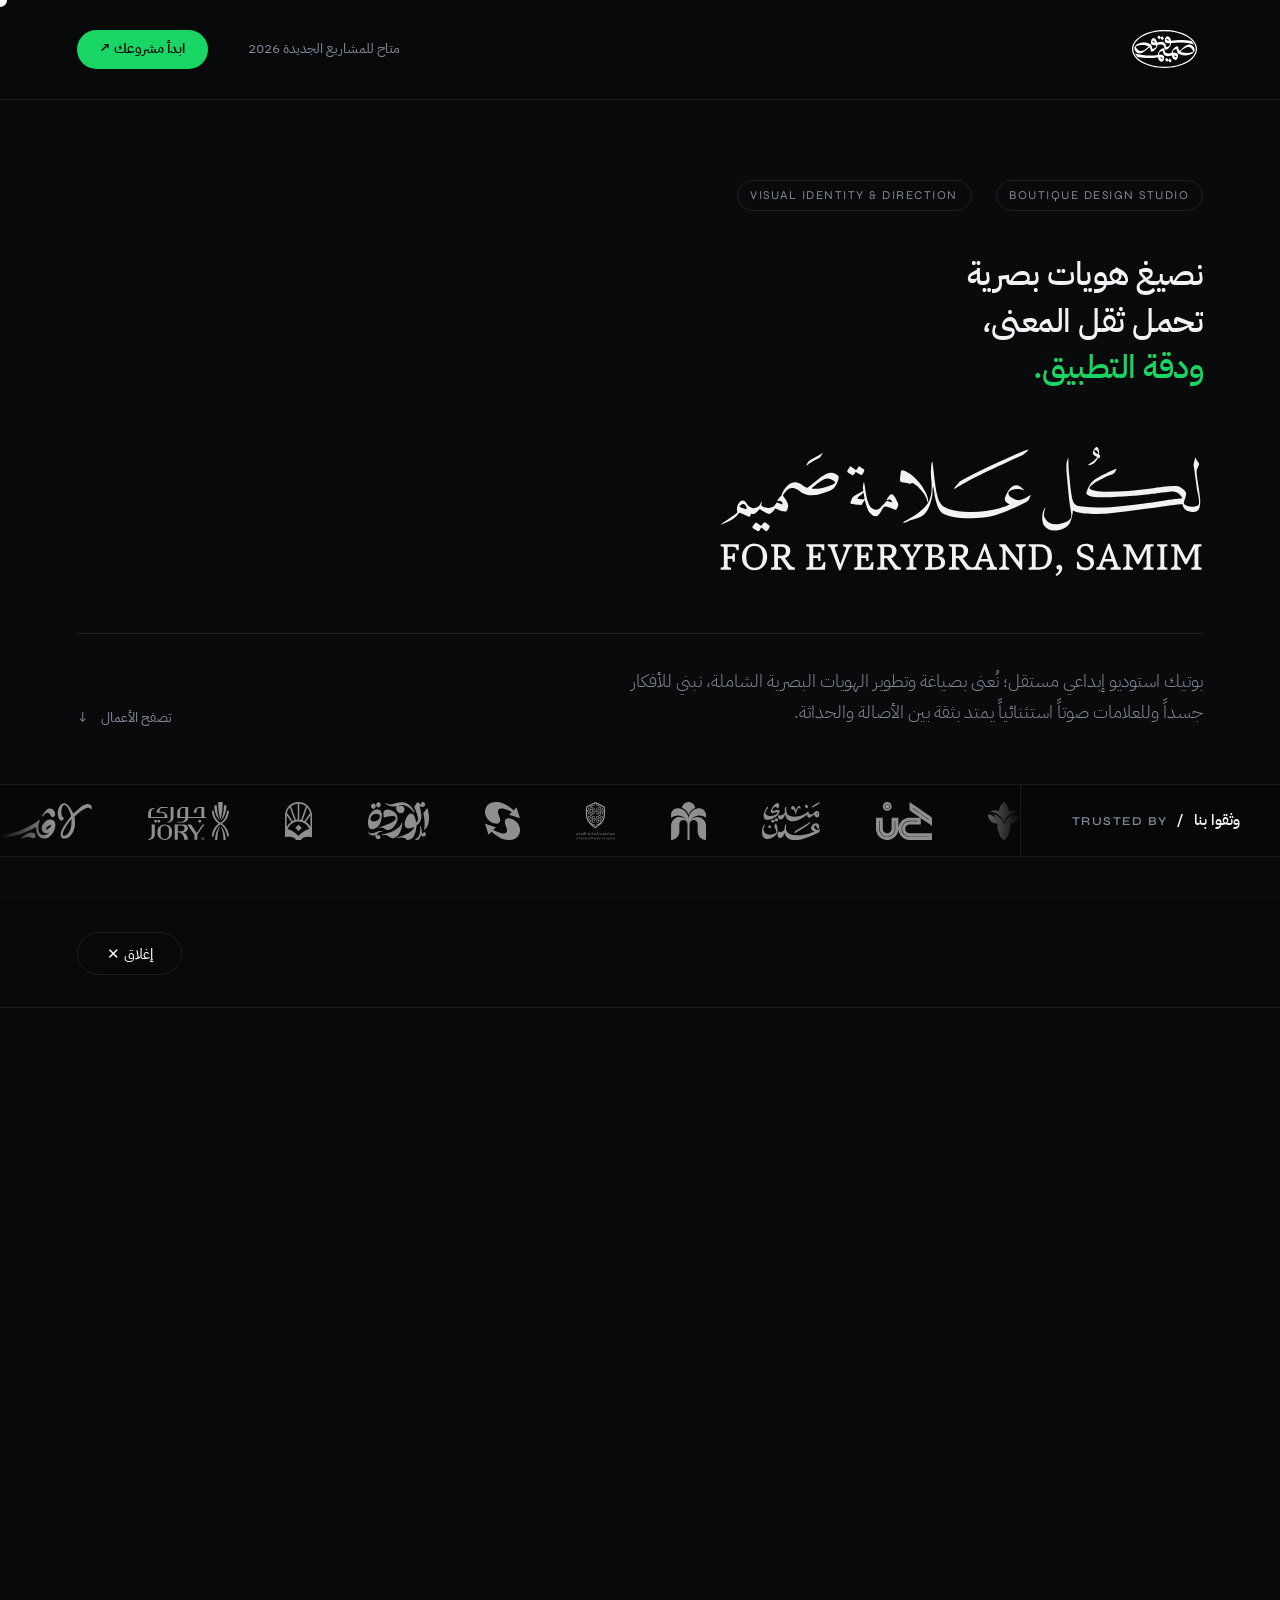
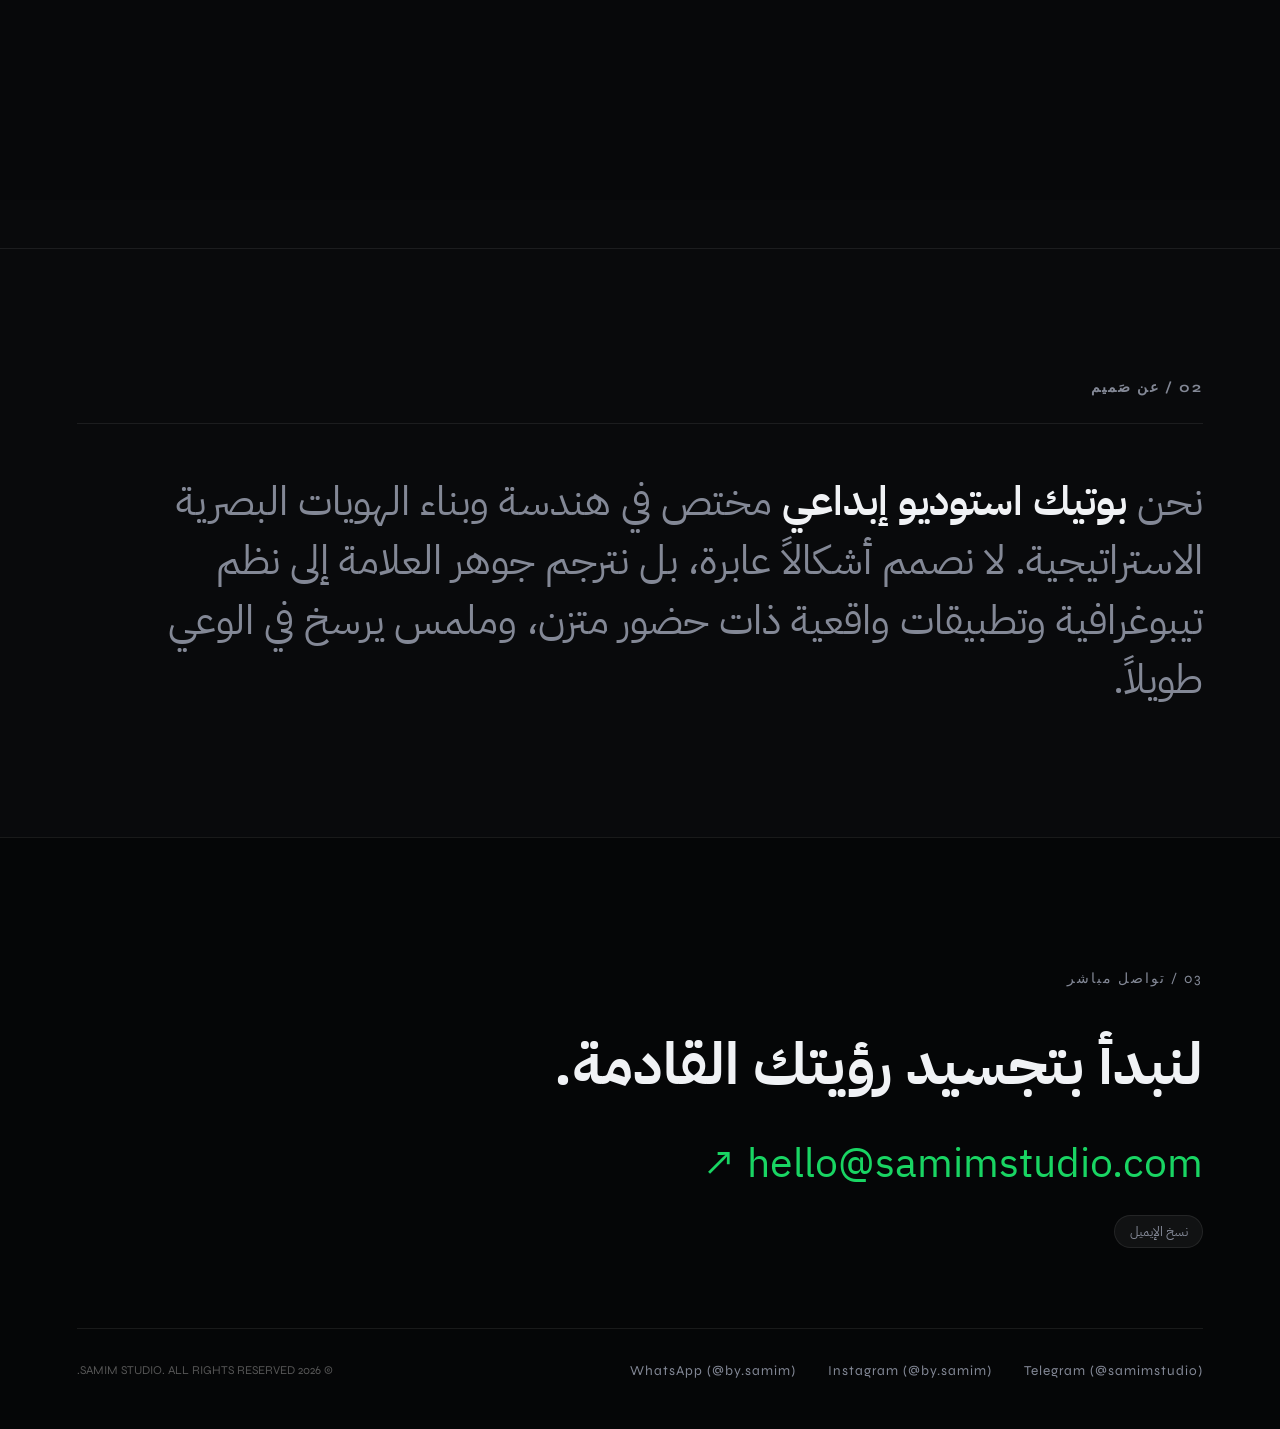
==== commit b9dde34b: "Add files via upload" ====
--- a/index.html
+++ b/index.html
@@ -4,16 +4,18 @@
     <meta charset="UTF-8">
     <meta name="viewport" content="width=device-width, initial-scale=1.0">
     <title>أستوديو صَميم | Samim Studio</title>
+    <meta name="description" content="بوتيك استوديو إبداعي مستقل، نُعنى بصياغة وتطوير الهويات البصرية الاستراتيجية والأنظمة التيبوغرافية الفاخرة.">
     
-    <!-- خطوط راقية -->
+    <!-- أيقونة المتصفح -->
+    <link rel="icon" type="image/png" href="favicon.png">
+
+    <!-- الخطوط -->
     <link rel="preconnect" href="https://fonts.googleapis.com">
     <link rel="preconnect" href="https://fonts.gstatic.com" crossorigin>
     <link href="https://fonts.googleapis.com/css2?family=IBM+Plex+Sans+Arabic:wght@300;400;500;600;700&family=Syne:wght@700;800&display=swap" rel="stylesheet">
     
-    <!-- ستايل الموقع -->
+    <!-- الأنماط والمكتبات -->
     <link rel="stylesheet" href="style.css">
-
-    <!-- استيراد مكتبات الموشن والـ Smooth Scroll -->
     <script src="https://cdn.jsdelivr.net/npm/@studio-freight/lenis@1.0.42/dist/lenis.min.js"></script>
     <script src="https://cdnjs.cloudflare.com/ajax/libs/gsap/3.12.5/gsap.min.js"></script>
     <script src="https://cdnjs.cloudflare.com/ajax/libs/gsap/3.12.5/ScrollTrigger.min.js"></script>
@@ -27,60 +29,101 @@
 
     <!-- شريط التنقل العلوي -->
     <nav class="navbar">
-        <a href="#" class="brand" data-cursor="link">
-            <span class="brand-ar">أستوديو صَميم</span>
-            <span class="brand-en">SAMIM STUDIO</span>
+        <!-- حاوية الشعار التفاعلية 3D -->
+        <a href="#" class="brand logo-3d-wrap" id="logo3d" data-cursor="link">
+            <div class="logo-3d-glow"></div>
+            <img src="logo.svg" alt="أستوديو صَميم" class="site-logo logo-3d-layer">
         </a>
         <div class="nav-right">
             <span class="studio-status">متاح للمشاريع الجديدة 2026</span>
-            <a href="#contact" class="btn-primary" data-cursor="link">ابدأ محادثة</a>
+            <a href="https://wa.me/by.samim" target="_blank" class="btn-primary" data-cursor="link">ابدأ مشروعك ↗</a>
         </div>
     </nav>
 
-    <!-- الواجهة السينمائية Hero -->
+    <!-- الواجهة الرئيسية Hero -->
     <header class="hero-section">
         <div class="hero-top">
-            <span class="badge-tag">DESIGN & BRAND IDENTITY</span>
-            <span class="badge-tag">IRAQ / GLOBAL</span>
-        </div>
+            <span class="badge-tag">BOUTIQUE DESIGN STUDIO</span>
+            <span class="badge-tag">VISUAL IDENTITY & DIRECTION</span>
+        </div>
+        
         <h1 class="hero-title">
             <span class="line"><span class="line-inner">نصيغ هويات بصرية</span></span>
             <span class="line"><span class="line-inner">تحمل ثقل المعنى،</span></span>
             <span class="line"><span class="line-inner accent-text">ودقة التطبيق.</span></span>
         </h1>
+
+        <!-- صورة السلوغن SVG المفرغة -->
+        <div class="slogan-visual-wrap">
+            <img src="slogan.svg" alt="شعار أستوديو صَميم" class="slogan-img">
+        </div>
+
         <div class="hero-footer">
             <p class="hero-bio">
-                أستوديو تصميم تجريبي ومستقل يعمل على تقاطع الثقافة، التايبوغرافي، وبناء الأنظمة البصرية الشاملة للعلامات الطموحة.
+                بوتيك استوديو إبداعي مستقل؛ نُعنى بصياغة وتطوير الهويات البصرية الشاملة، نبني للأفكار جسداً وللعلامات صوتاً استثنائياً يمتد بثقة بين الأصالة والحداثة.
             </p>
             <div class="scroll-indicator">
-                <span>تصفح المشاريع</span>
+                <span>تصفح الأعمال</span>
                 <div class="scroll-arrow">↓</div>
             </div>
         </div>
     </header>
 
-    <!-- شريط تيبوغرافي متحرك لا نهائي -->
-    <div class="marquee-wrap">
-        <div class="marquee-track">
-            <span>VISUAL IDENTITY • TYPOGRAPHY • PACKAGING • ART DIRECTION • BRAND STRATEGY • </span>
-            <span>VISUAL IDENTITY • TYPOGRAPHY • PACKAGING • ART DIRECTION • BRAND STRATEGY • </span>
+    <!-- شريط شعارات العملاء المتحرك بدون انقطاع -->
+    <div class="client-marquee-container">
+        <div class="marquee-title">
+            <span>وثقوا بنا</span>
+            <span class="dot">/</span>
+            <span class="en-label">TRUSTED BY</span>
+        </div>
+        <div class="marquee-viewport">
+            <div class="marquee-track">
+                <!-- الدفعة الأولى (13 شعار) -->
+                <div class="logo-item"><img src="logos/client-1.svg" alt="عميل"></div>
+                <div class="logo-item"><img src="logos/client-2.svg" alt="عميل"></div>
+                <div class="logo-item"><img src="logos/client-3.svg" alt="عميل"></div>
+                <div class="logo-item"><img src="logos/client-4.svg" alt="عميل"></div>
+                <div class="logo-item"><img src="logos/client-5.svg" alt="عميل"></div>
+                <div class="logo-item"><img src="logos/client-6.svg" alt="عميل"></div>
+                <div class="logo-item"><img src="logos/client-7.svg" alt="عميل"></div>
+                <div class="logo-item"><img src="logos/client-8.svg" alt="عميل"></div>
+                <div class="logo-item"><img src="logos/client-9.svg" alt="عميل"></div>
+                <div class="logo-item"><img src="logos/client-10.svg" alt="عميل"></div>
+                <div class="logo-item"><img src="logos/client-11.svg" alt="عميل"></div>
+                <div class="logo-item"><img src="logos/client-12.svg" alt="عميل"></div>
+                <div class="logo-item"><img src="logos/client-13.svg" alt="عميل"></div>
+
+                <!-- الدفعة الثانية لتأمين اتصال الحركة ومنع أي فراغ -->
+                <div class="logo-item"><img src="logos/client-1.svg" alt="عميل"></div>
+                <div class="logo-item"><img src="logos/client-2.svg" alt="عميل"></div>
+                <div class="logo-item"><img src="logos/client-3.svg" alt="عميل"></div>
+                <div class="logo-item"><img src="logos/client-4.svg" alt="عميل"></div>
+                <div class="logo-item"><img src="logos/client-5.svg" alt="عميل"></div>
+                <div class="logo-item"><img src="logos/client-6.svg" alt="عميل"></div>
+                <div class="logo-item"><img src="logos/client-7.svg" alt="عميل"></div>
+                <div class="logo-item"><img src="logos/client-8.svg" alt="عميل"></div>
+                <div class="logo-item"><img src="logos/client-9.svg" alt="عميل"></div>
+                <div class="logo-item"><img src="logos/client-10.svg" alt="عميل"></div>
+                <div class="logo-item"><img src="logos/client-11.svg" alt="عميل"></div>
+                <div class="logo-item"><img src="logos/client-12.svg" alt="عميل"></div>
+                <div class="logo-item"><img src="logos/client-13.svg" alt="عميل"></div>
+            </div>
         </div>
     </div>
 
-    <!-- شبكة عرض المشاريع التفاعلية -->
+    <!-- شبكة المشاريع التفاعلية -->
     <section class="works-section" id="works">
         <div class="section-head">
-            <h2 class="section-label">01 / أعمال مختارة</h2>
+            <h2 class="section-label">01 / مشاريع مختارة</h2>
             <span class="section-count">( 04 )</span>
         </div>
 
         <div class="projects-container">
-            <!-- مشروع 1 -->
             <article class="project-row" data-id="project-1" data-cursor="project">
                 <div class="row-num">01</div>
                 <div class="row-meta">
                     <h3 class="row-title">روح وريحان</h3>
-                    <span class="row-cat">هوية بصرية متكاملة، ضيافة ومطاعم</span>
+                    <span class="row-cat">هوية بصرية متكاملة، قطاع الضيافة والمطاعم</span>
                 </div>
                 <div class="row-year">2026</div>
                 <div class="row-preview">
@@ -88,12 +131,11 @@
                 </div>
             </article>
 
-            <!-- مشروع 2 -->
             <article class="project-row" data-id="project-2" data-cursor="project">
                 <div class="row-num">02</div>
                 <div class="row-meta">
                     <h3 class="row-title">قلادة الفضية</h3>
-                    <span class="row-cat">صياغة العلامة، تصميم التغليف، طباعة فاخرة</span>
+                    <span class="row-cat">صياغة العلامة، أنظمة التغليف، طباعة فاخرة</span>
                 </div>
                 <div class="row-year">2026</div>
                 <div class="row-preview">
@@ -101,12 +143,11 @@
                 </div>
             </article>
 
-            <!-- مشروع 3 -->
             <article class="project-row" data-id="project-3" data-cursor="project">
                 <div class="row-num">03</div>
                 <div class="row-meta">
                     <h3 class="row-title">صاحب ماركة</h3>
-                    <span class="row-cat">إعادة إحياء الهوية، نظام بصري، توجيه فني</span>
+                    <span class="row-cat">إعادة صياغة الهوية، توجيه فني وأزياء</span>
                 </div>
                 <div class="row-year">2025</div>
                 <div class="row-preview">
@@ -114,12 +155,11 @@
                 </div>
             </article>
 
-            <!-- مشروع 4 -->
             <article class="project-row" data-id="project-4" data-cursor="project">
                 <div class="row-num">04</div>
                 <div class="row-meta">
                     <h3 class="row-title">حاء نون</h3>
-                    <span class="row-cat">تصميم وتجليد دفاتر حرفية، مطبوعات خاصة</span>
+                    <span class="row-cat">تصميم وتجليد دفاتر حرفية، مطبوعات فاخرة</span>
                 </div>
                 <div class="row-year">2025</div>
                 <div class="row-preview">
@@ -129,13 +169,13 @@
         </div>
     </section>
 
-    <!-- فلسفة الاستوديو وقسم النص الكبير -->
+    <!-- تعريف الاستوديو والفلسفة -->
     <section class="manifesto-section">
         <div class="section-head">
-            <h2 class="section-label">02 / الفلسفة</h2>
+            <h2 class="section-label">02 / عن صَميم</h2>
         </div>
         <div class="manifesto-text">
-            التصميم الجيد ليس مجرد مظهر خارجي أنيق؛ بل هو <span class="highlight">هندسة تفكير متقنة</span>. نبدأ من الجذور الثقافية والتحليل العميق لصوت العلامة، لنصل إلى حلول بصرية حاسمة تدوم في الذاكرة.
+            نحن <span class="highlight">بوتيك استوديو إبداعي</span> مختص في هندسة وبناء الهويات البصرية الاستراتيجية. لا نصمم أشكالاً عابرة، بل نترجم جوهر العلامة إلى نظم تيبوغرافية وتطبيقات واقعية ذات حضور متزن، وملمس يرسخ في الوعي طويلاً.
         </div>
     </section>
 
@@ -143,30 +183,35 @@
     <footer class="footer-section" id="contact">
         <div class="footer-top">
             <span class="section-label">03 / تواصل مباشر</span>
-            <h2>لنبدأ عملاً استثنائياً.</h2>
-            <a href="mailto:Murtiza@samimstudio.com" class="big-email" data-cursor="link">Murtiza@samimstudio.com ↗</a>
-        </div>
+            <h2>لنبدأ بتجسيد رؤيتك القادمة.</h2>
+            
+            <div class="email-interactive-box" data-cursor="link">
+                <a href="mailto:hello@samimstudio.com" id="studioEmail" class="big-email">hello@samimstudio.com ↗</a>
+                <div class="email-tools">
+                    <button type="button" id="copyEmailBtn" class="email-chip">نسخ الإيميل</button>
+                    <span id="copyNotice" class="copy-alert">تم النسخ إلى الحافظة!</span>
+                </div>
+            </div>
+        </div>
+
         <div class="footer-bar">
             <div class="footer-links">
-                <a href="https://instagram.com" target="_blank" data-cursor="link">Instagram</a>
-                <a href="https://behance.net" target="_blank" data-cursor="link">Behance</a>
-                <a href="https://t.me" target="_blank" data-cursor="link">Telegram</a>
+                <a href="https://t.me/samimstudio" target="_blank" data-cursor="link">Telegram (@samimstudio)</a>
+                <a href="https://instagram.com/by.samim" target="_blank" data-cursor="link">Instagram (@by.samim)</a>
+                <a href="https://wa.me/by.samim" target="_blank" data-cursor="link">WhatsApp (@by.samim)</a>
             </div>
             <span class="copy">&copy; 2026 SAMIM STUDIO. ALL RIGHTS RESERVED.</span>
         </div>
     </footer>
 
-    <!-- نافذة عرض المشروع السينمائية (Case Study Drawer) -->
+    <!-- عارض دراسة الحالة (Drawer) -->
     <div class="project-drawer" id="projectDrawer">
         <div class="drawer-header">
             <button class="drawer-close" id="drawerClose" data-cursor="link">إغلاق ✕</button>
         </div>
-        <div class="drawer-scroll" id="drawerContent">
-            <!-- يمتلئ ديناميكياً بالجافاسكربت -->
-        </div>
+        <div class="drawer-scroll" id="drawerContent"></div>
     </div>
 
-    <!-- سكربت التحكم والموشن -->
     <script src="script.js"></script>
 </body>
 </html>
--- a/style.css
+++ b/style.css
@@ -5,7 +5,7 @@
     --border-hover: rgba(255, 255, 255, 0.25);
     --text: #f0f2f5;
     --muted: #838896;
-    --accent: #d89f68;
+    --accent: #19d563; /* لون هوية صَميم المعتمد */
     --font-main: 'IBM Plex Sans Arabic', sans-serif;
     --font-en: 'Syne', sans-serif;
 }
@@ -14,7 +14,7 @@
     margin: 0;
     padding: 0;
     box-sizing: border-box;
-    cursor: none; /* إخفاء مؤشر الماوس الافتراضي واستخدام التفاعلي */
+    cursor: none;
 }
 
 body {
@@ -75,28 +75,56 @@
     display: flex;
     justify-content: space-between;
     align-items: center;
-    padding: 2.2rem 6%;
+    padding: 1.5rem 6%;
     border-bottom: 1px solid var(--border);
+    position: sticky;
+    top: 0;
+    background: rgba(9, 10, 12, 0.85);
+    backdrop-filter: blur(14px);
+    z-index: 100;
 }
 
 .brand {
     text-decoration: none;
-    color: var(--text);
-    display: flex;
-    flex-direction: column;
-    gap: 2px;
-}
-
-.brand-ar {
-    font-size: 1.15rem;
-    font-weight: 700;
-}
-
-.brand-en {
-    font-family: var(--font-en);
-    font-size: 0.65rem;
-    letter-spacing: 2px;
-    color: var(--muted);
+    display: inline-flex;
+    align-items: center;
+}
+
+/* الحاوية ثلاثية الأبعاد للشعار 3D Tilt */
+.logo-3d-wrap {
+    position: relative;
+    display: inline-flex;
+    align-items: center;
+    justify-content: center;
+    perspective: 800px;
+    transform-style: preserve-3d;
+    padding: 0.4rem;
+}
+
+.logo-3d-glow {
+    position: absolute;
+    width: 60px;
+    height: 60px;
+    background: radial-gradient(circle, rgba(25, 213, 99, 0.4) 0%, transparent 70%);
+    border-radius: 50%;
+    pointer-events: none;
+    opacity: 0;
+    transform: translateZ(-20px);
+    transition: opacity 0.3s ease, transform 0.15s ease-out;
+    filter: blur(8px);
+}
+
+.logo-3d-layer {
+    height: 38px;
+    width: auto;
+    display: block;
+    transform-style: preserve-3d;
+    transition: transform 0.15s cubic-bezier(0.2, 0, 0.2, 1), filter 0.2s ease;
+    will-change: transform;
+}
+
+.logo-3d-wrap:hover .logo-3d-glow {
+    opacity: 1;
 }
 
 .nav-right {
@@ -111,24 +139,25 @@
 }
 
 .btn-primary {
-    background: var(--text);
-    color: #000;
+    background: var(--accent);
+    color: #050607;
     text-decoration: none;
     padding: 0.6rem 1.4rem;
     border-radius: 99px;
     font-size: 0.85rem;
     font-weight: 600;
-    transition: transform 0.2s ease, opacity 0.2s ease;
+    transition: transform 0.2s ease, opacity 0.2s ease, box-shadow 0.2s ease;
 }
 
 .btn-primary:hover {
     transform: scale(1.04);
-}
-
-/* قسم الترحيب Hero */
+    box-shadow: 0 0 20px rgba(25, 213, 99, 0.35);
+}
+
+/* الواجهة الرئيسية Hero */
 .hero-section {
-    padding: 7rem 6% 5rem;
-    min-height: 80vh;
+    padding: 5rem 6% 3.5rem;
+    min-height: 75vh;
     display: flex;
     flex-direction: column;
     justify-content: space-between;
@@ -150,11 +179,12 @@
 }
 
 .hero-title {
-    font-size: 5.2vw;
-    font-weight: 700;
-    line-height: 1.15;
-    margin: 3rem 0;
-    letter-spacing: -1px;
+    font-size: 2.6vw;
+    font-weight: 500;
+    line-height: 1.4;
+    margin: 2.5rem 0 2rem;
+    letter-spacing: -0.5px;
+    max-width: 850px;
 }
 
 .hero-title .line {
@@ -168,6 +198,25 @@
 
 .accent-text {
     color: var(--accent);
+}
+
+/* حاوية السلوغن العريضة */
+.slogan-visual-wrap {
+    width: 100%;
+    margin: 1.5rem 0 3.5rem;
+    display: flex;
+    justify-content: flex-start;
+}
+
+.slogan-img {
+    width: auto;
+    max-width: 650px;
+    height: auto;
+    max-height: 130px;
+    object-fit: contain;
+    object-position: right center;
+    opacity: 0.95;
+    filter: drop-shadow(0 10px 25px rgba(0, 0, 0, 0.6));
 }
 
 .hero-footer {
@@ -179,10 +228,11 @@
 }
 
 .hero-bio {
-    max-width: 550px;
-    font-size: 1.2rem;
+    max-width: 580px;
+    font-size: 1.15rem;
     color: var(--muted);
     font-weight: 300;
+    line-height: 1.7;
 }
 
 .scroll-indicator {
@@ -193,31 +243,100 @@
     gap: 0.8rem;
 }
 
-/* شريط النص المتحرك */
-.marquee-wrap {
-    overflow: hidden;
-    white-space: nowrap;
+/* شريط شعارات العملاء المتحرك (وثقوا بنا) */
+.client-marquee-container {
+    display: flex;
+    align-items: center;
     border-top: 1px solid var(--border);
     border-bottom: 1px solid var(--border);
-    padding: 1.2rem 0;
     background: #060708;
-}
+    overflow: hidden;
+    position: relative;
+}
+
+.marquee-title {
+    padding: 1.5rem 2.5rem 1.5rem 4%;
+    font-size: 0.95rem;
+    font-weight: 600;
+    white-space: nowrap;
+    border-left: 1px solid var(--border);
+    color: var(--text);
+    display: flex;
+    gap: 0.6rem;
+    align-items: center;
+    z-index: 10;
+    background: #060708;
+}
+
+.marquee-title .en-label {
+    font-family: var(--font-en);
+    font-size: 0.75rem;
+    letter-spacing: 1.5px;
+    color: var(--muted);
+}
+
+.marquee-viewport {
+    flex: 1;
+    overflow: hidden;
+    position: relative;
+    width: 100%;
+}
+
+.marquee-viewport::before,
+.marquee-viewport::after {
+    content: "";
+    position: absolute;
+    top: 0;
+    width: 50px;
+    height: 100%;
+    z-index: 2;
+    pointer-events: none;
+}
+.marquee-viewport::before { right: 0; background: linear-gradient(to left, #060708, transparent); }
+.marquee-viewport::after { left: 0; background: linear-gradient(to right, #060708, transparent); }
 
 .marquee-track {
-    display: inline-block;
-    animation: marquee 25s linear infinite;
-    font-family: var(--font-en);
-    font-size: 1rem;
-    letter-spacing: 3px;
-    color: rgba(255, 255, 255, 0.4);
-}
-
-@keyframes marquee {
-    from { transform: translateX(0); }
-    to { transform: translateX(50%); }
-}
-
-/* قسم المشاريع التفاعلي */
+    display: flex;
+    align-items: center;
+    gap: 3.5rem;
+    width: max-content;
+    animation: clientMarquee 18s linear infinite;
+}
+
+.marquee-track:hover {
+    animation-play-state: paused;
+}
+
+.logo-item {
+    height: 38px;
+    display: flex;
+    align-items: center;
+    justify-content: center;
+    opacity: 0.55;
+    transition: opacity 0.25s ease, filter 0.25s ease;
+    filter: grayscale(100%) brightness(1.2);
+    flex-shrink: 0;
+}
+
+.logo-item:hover {
+    opacity: 1;
+    filter: grayscale(0%) brightness(1);
+}
+
+.logo-item img {
+    height: 100%;
+    width: auto;
+    max-width: 130px;
+    object-fit: contain;
+    display: block;
+}
+
+@keyframes clientMarquee {
+    0% { transform: translateX(0); }
+    100% { transform: translateX(50%); }
+}
+
+/* قسم المشاريع التفاعلية */
 .works-section {
     padding: 6rem 6%;
 }
@@ -283,7 +402,7 @@
     text-align: left;
 }
 
-/* نافذة الصورة العائمة عند الـ Hover */
+/* صورة العرض العائمة عند المرور بالماوس */
 .row-preview {
     position: absolute;
     left: 20%;
@@ -312,7 +431,7 @@
     transform: translate(-50%, -50%) scale(1);
 }
 
-/* قسم الفلسفة والبيان */
+/* بيان وفلسفة الأستوديو */
 .manifesto-section {
     padding: 8rem 6%;
     border-top: 1px solid var(--border);
@@ -320,7 +439,7 @@
 
 .manifesto-text {
     font-size: 3.2vw;
-    line-height: 1.4;
+    line-height: 1.45;
     max-width: 1100px;
     margin-top: 3rem;
     color: var(--muted);
@@ -331,7 +450,7 @@
     font-weight: 600;
 }
 
-/* التذييل */
+/* التذييل والتواصل */
 .footer-section {
     padding: 8rem 6% 3rem;
     border-top: 1px solid var(--border);
@@ -341,6 +460,10 @@
 .footer-top h2 {
     font-size: 4.5vw;
     margin: 2rem 0 1.5rem;
+}
+
+.email-interactive-box {
+    margin-bottom: 5rem;
 }
 
 .big-email {
@@ -348,13 +471,47 @@
     color: var(--accent);
     text-decoration: none;
     display: inline-block;
-    margin-bottom: 6rem;
     border-bottom: 2px solid transparent;
     transition: border-color 0.3s ease;
 }
 
 .big-email:hover {
     border-color: var(--accent);
+}
+
+.email-tools {
+    display: flex;
+    align-items: center;
+    gap: 1rem;
+    margin-top: 1.2rem;
+}
+
+.email-chip {
+    background: rgba(255, 255, 255, 0.05);
+    border: 1px solid var(--border);
+    color: var(--muted);
+    padding: 0.35rem 0.9rem;
+    border-radius: 99px;
+    font-size: 0.8rem;
+    font-family: var(--font-main);
+    transition: all 0.2s ease;
+}
+
+.email-chip:hover {
+    background: rgba(25, 213, 99, 0.15);
+    color: var(--accent);
+    border-color: var(--accent);
+}
+
+.copy-alert {
+    color: var(--accent);
+    font-size: 0.85rem;
+    opacity: 0;
+    transition: opacity 0.3s ease;
+}
+
+.copy-alert.show {
+    opacity: 1;
 }
 
 .footer-bar {
@@ -379,7 +536,7 @@
 }
 
 .footer-links a:hover {
-    color: #fff;
+    color: var(--accent);
 }
 
 .copy {
@@ -388,7 +545,7 @@
     color: #555;
 }
 
-/* نافذة دراسة الحالة المنبثقة Case Study Drawer */
+/* عارض دراسة الحالة المنبثق Case Study Drawer */
 .project-drawer {
     position: fixed;
     top: 0;
@@ -421,11 +578,13 @@
     border-radius: 99px;
     font-family: var(--font-main);
     font-size: 0.95rem;
-    transition: background 0.2s;
+    transition: background 0.2s, border-color 0.2s, color 0.2s;
 }
 
 .drawer-close:hover {
-    background: rgba(255, 255, 255, 0.1);
+    background: rgba(25, 213, 99, 0.15);
+    border-color: var(--accent);
+    color: var(--accent);
 }
 
 .drawer-scroll {
@@ -459,14 +618,16 @@
     border: 1px solid var(--border);
 }
 
-/* تجاوب الشاشات للموبايل */
+/* تجاوب الشاشات الصغيرة للموبايل */
 @media (max-width: 850px) {
     * { cursor: auto; }
     .custom-cursor { display: none; }
-    .hero-title { font-size: 2.8rem; }
+    .hero-title { font-size: 1.7rem; line-height: 1.4; }
+    .slogan-img { max-width: 100%; max-height: 90px; }
+    .client-marquee-container { flex-direction: column; align-items: flex-start; }
+    .marquee-title { border-left: none; border-bottom: 1px solid var(--border); width: 100%; }
     .project-row { grid-template-columns: 40px 1fr; gap: 1rem; }
-    .row-year { display: none; }
-    .row-preview { display: none; }
+    .row-year, .row-preview { display: none; }
     .row-title { font-size: 1.6rem; }
     .manifesto-text { font-size: 1.6rem; }
     .footer-top h2 { font-size: 2.2rem; }
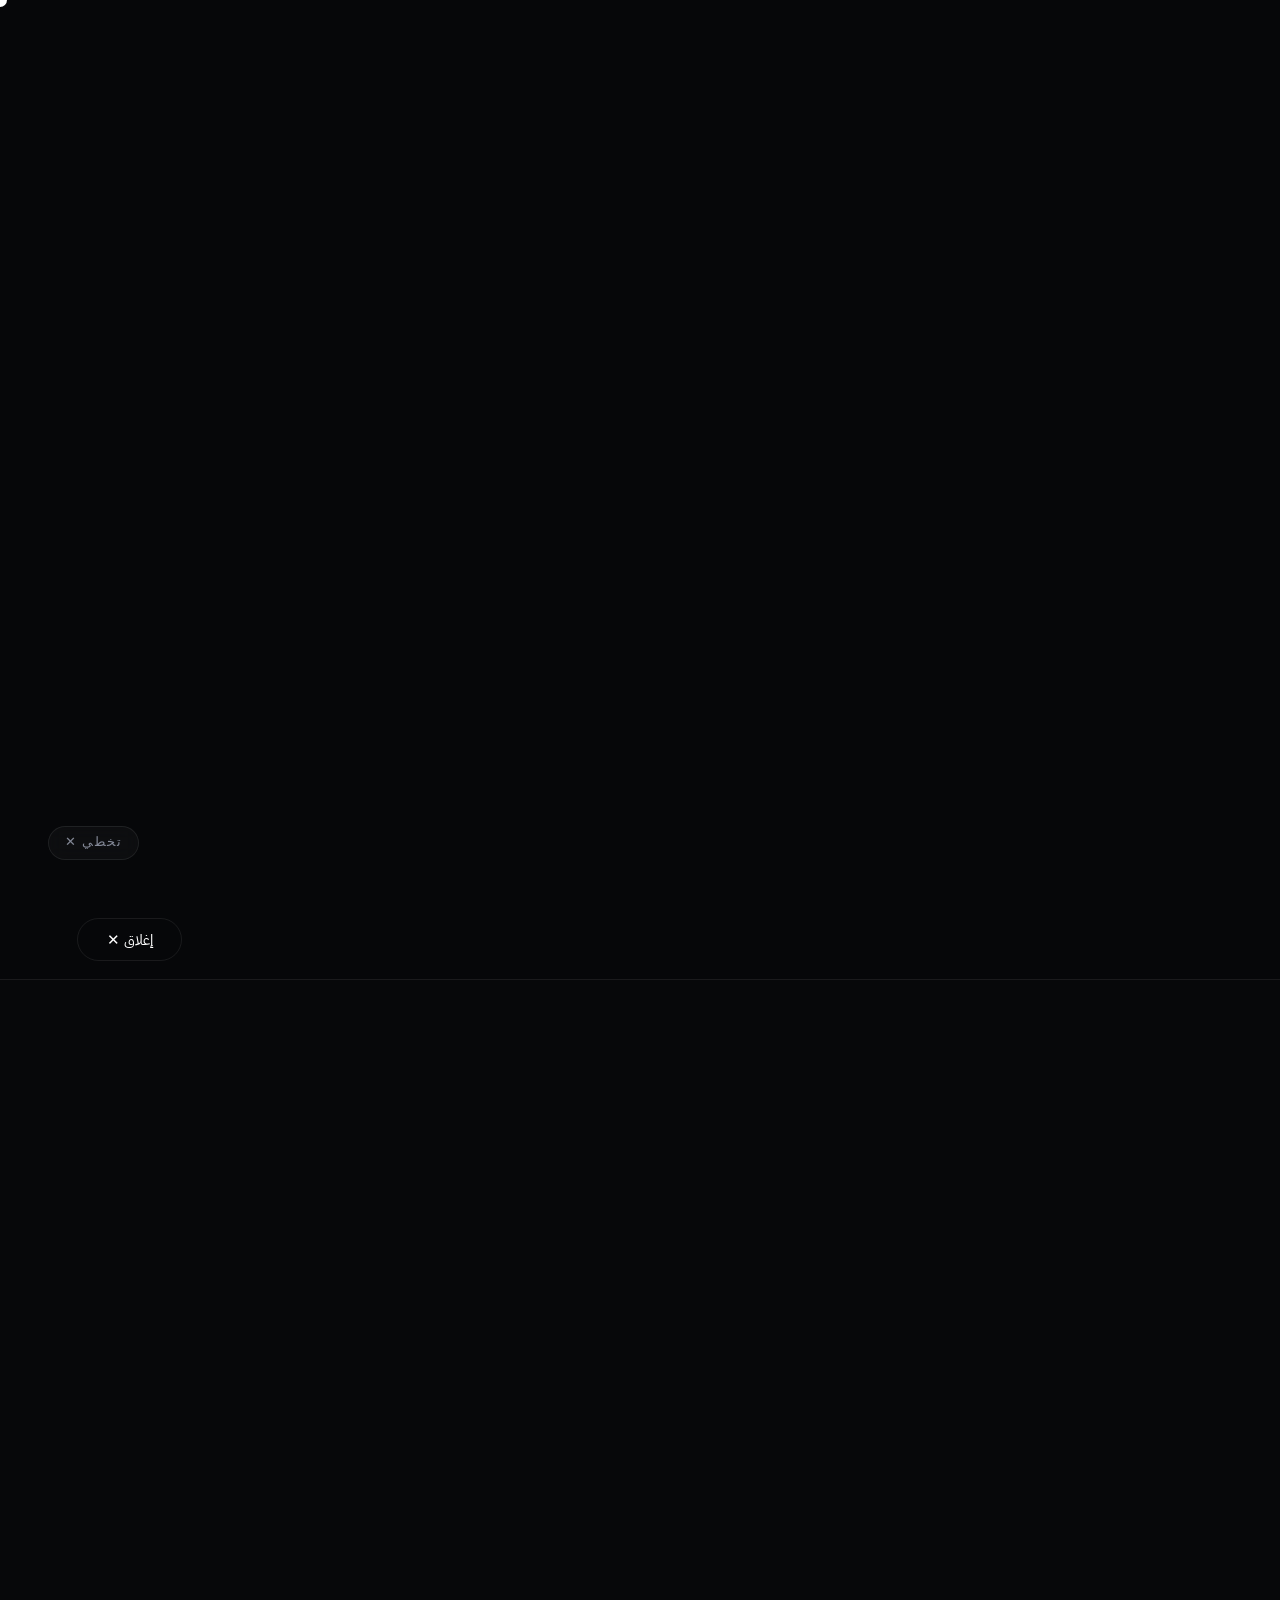
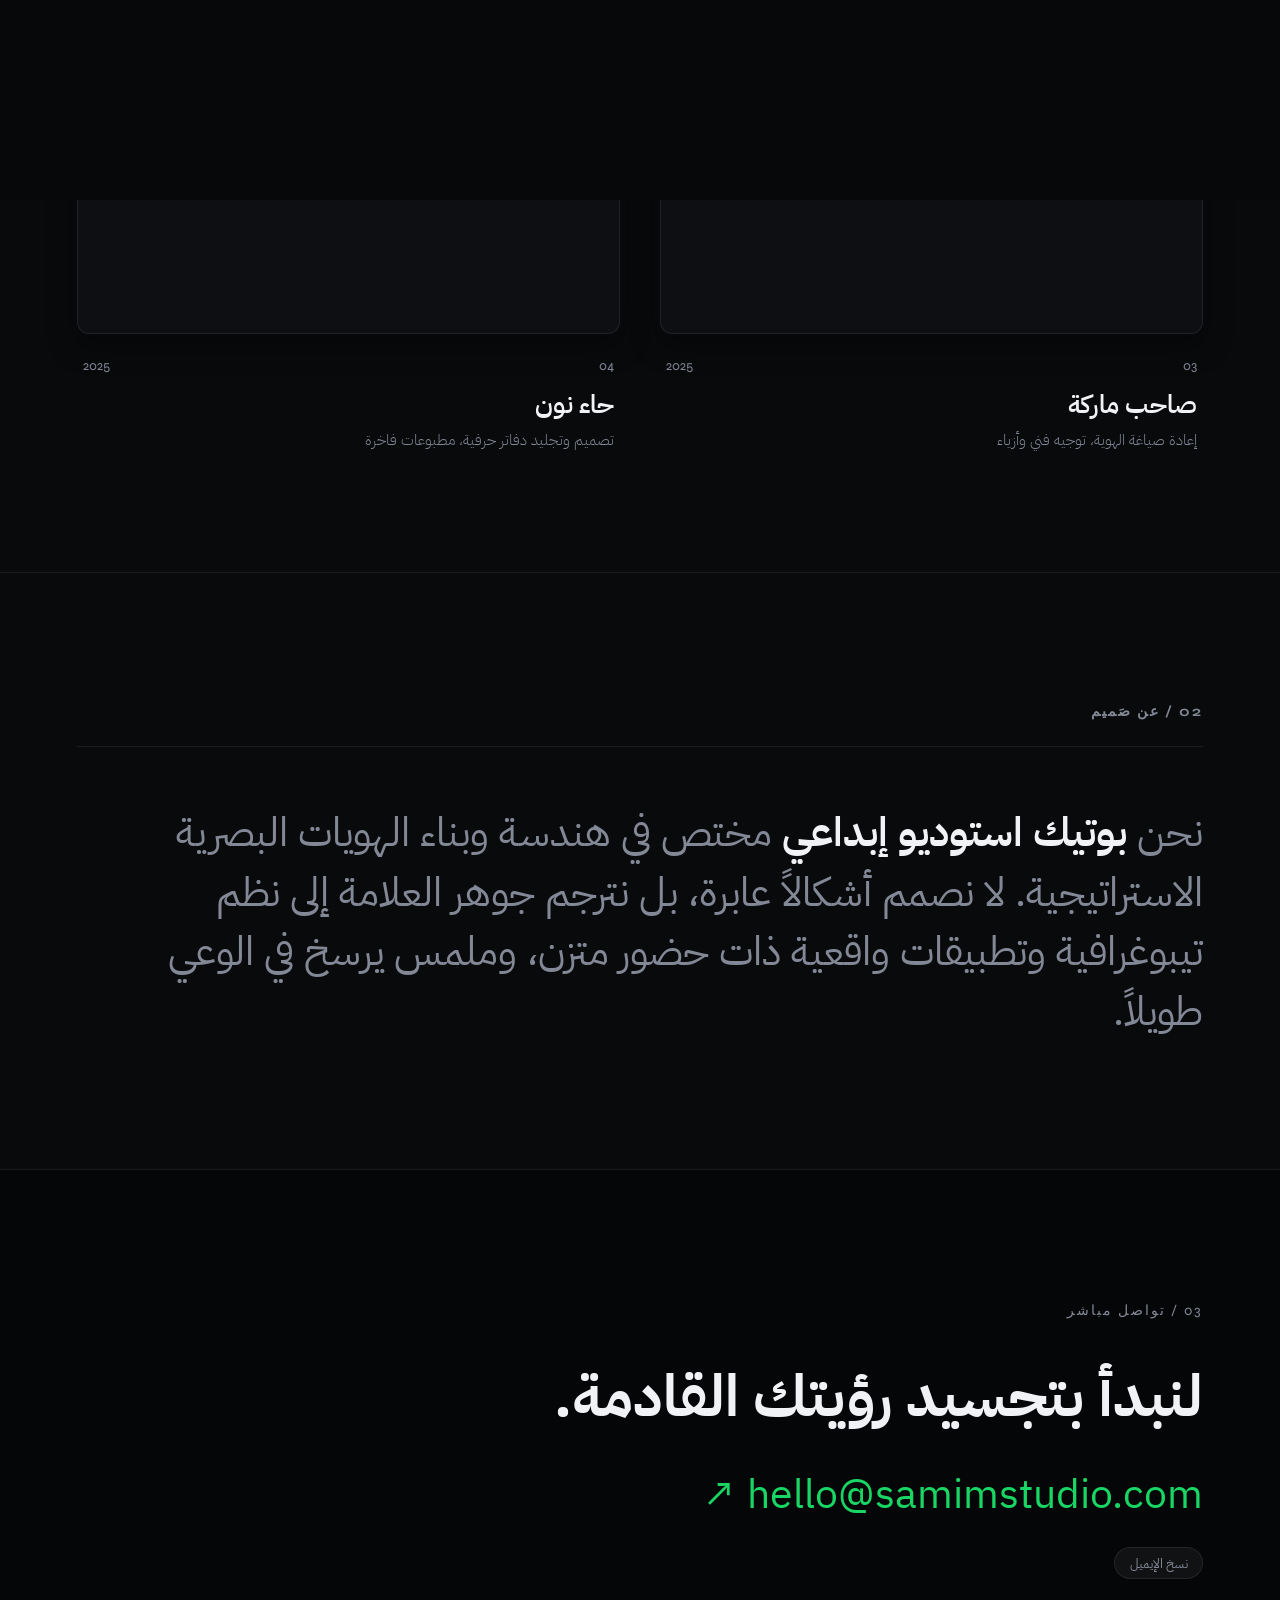
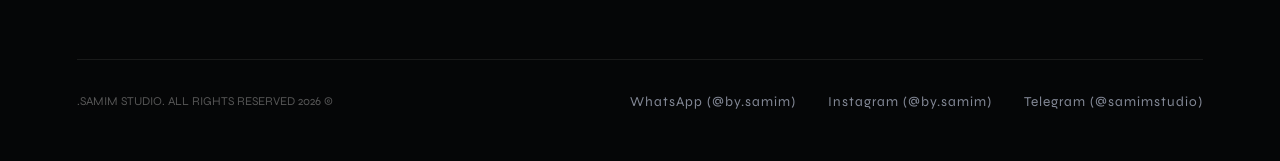
==== commit 3c570a4a: "Add files via upload" ====
--- a/index.html
+++ b/index.html
@@ -6,7 +6,6 @@
     <title>أستوديو صَميم | Samim Studio</title>
     <meta name="description" content="بوتيك استوديو إبداعي مستقل، نُعنى بصياغة وتطوير الهويات البصرية الاستراتيجية والأنظمة التيبوغرافية الفاخرة.">
     
-    <!-- أيقونة المتصفح -->
     <link rel="icon" type="image/png" href="favicon.png">
 
     <!-- الخطوط -->
@@ -14,13 +13,18 @@
     <link rel="preconnect" href="https://fonts.gstatic.com" crossorigin>
     <link href="https://fonts.googleapis.com/css2?family=IBM+Plex+Sans+Arabic:wght@300;400;500;600;700&family=Syne:wght@700;800&display=swap" rel="stylesheet">
     
-    <!-- الأنماط والمكتبات -->
     <link rel="stylesheet" href="style.css">
     <script src="https://cdn.jsdelivr.net/npm/@studio-freight/lenis@1.0.42/dist/lenis.min.js"></script>
     <script src="https://cdnjs.cloudflare.com/ajax/libs/gsap/3.12.5/gsap.min.js"></script>
     <script src="https://cdnjs.cloudflare.com/ajax/libs/gsap/3.12.5/ScrollTrigger.min.js"></script>
 </head>
-<body>
+<body class="intro-active">
+
+    <!-- شاشة الأنترو السينمائية للجزيئات المتشكلة -->
+    <div class="intro-overlay" id="introOverlay">
+        <canvas id="introCanvas"></canvas>
+        <div class="intro-skip" id="introSkip">تخطي ✕</div>
+    </div>
 
     <!-- مؤشر الماوس التفاعلي -->
     <div class="custom-cursor" id="cursor">
@@ -29,13 +33,14 @@
 
     <!-- شريط التنقل العلوي -->
     <nav class="navbar">
-        <!-- حاوية الشعار التفاعلية 3D -->
-        <a href="#" class="brand logo-3d-wrap" id="logo3d" data-cursor="link">
+        <a href="index.html" class="brand logo-3d-wrap" id="logo3d" data-cursor="link">
             <div class="logo-3d-glow"></div>
             <img src="logo.svg" alt="أستوديو صَميم" class="site-logo logo-3d-layer">
         </a>
         <div class="nav-right">
-            <span class="studio-status">متاح للمشاريع الجديدة 2026</span>
+            <span class="studio-status">متاح للمشاريع 2026</span>
+            <a href="shop.html" class="nav-sub-link" data-cursor="link">دُكّان صَميم ↗</a>
+            <a href="broadcast.html" class="nav-sub-link" data-cursor="link">أثير صَميم ↗</a>
             <a href="https://wa.me/by.samim" target="_blank" class="btn-primary" data-cursor="link">ابدأ مشروعك ↗</a>
         </div>
     </nav>
@@ -53,7 +58,6 @@
             <span class="line"><span class="line-inner accent-text">ودقة التطبيق.</span></span>
         </h1>
 
-        <!-- صورة السلوغن SVG المفرغة -->
         <div class="slogan-visual-wrap">
             <img src="slogan.svg" alt="شعار أستوديو صَميم" class="slogan-img">
         </div>
@@ -69,7 +73,7 @@
         </div>
     </header>
 
-    <!-- شريط شعارات العملاء المتحرك بدون انقطاع -->
+    <!-- شريط العملاء المتحرك -->
     <div class="client-marquee-container">
         <div class="marquee-title">
             <span>وثقوا بنا</span>
@@ -78,7 +82,6 @@
         </div>
         <div class="marquee-viewport">
             <div class="marquee-track">
-                <!-- الدفعة الأولى (13 شعار) -->
                 <div class="logo-item"><img src="logos/client-1.svg" alt="عميل"></div>
                 <div class="logo-item"><img src="logos/client-2.svg" alt="عميل"></div>
                 <div class="logo-item"><img src="logos/client-3.svg" alt="عميل"></div>
@@ -93,7 +96,6 @@
                 <div class="logo-item"><img src="logos/client-12.svg" alt="عميل"></div>
                 <div class="logo-item"><img src="logos/client-13.svg" alt="عميل"></div>
 
-                <!-- الدفعة الثانية لتأمين اتصال الحركة ومنع أي فراغ -->
                 <div class="logo-item"><img src="logos/client-1.svg" alt="عميل"></div>
                 <div class="logo-item"><img src="logos/client-2.svg" alt="عميل"></div>
                 <div class="logo-item"><img src="logos/client-3.svg" alt="عميل"></div>
@@ -111,65 +113,77 @@
         </div>
     </div>
 
-    <!-- شبكة المشاريع التفاعلية -->
+    <!-- شبكة المشاريع بنظام البطاقات -->
     <section class="works-section" id="works">
         <div class="section-head">
             <h2 class="section-label">01 / مشاريع مختارة</h2>
             <span class="section-count">( 04 )</span>
         </div>
 
-        <div class="projects-container">
-            <article class="project-row" data-id="project-1" data-cursor="project">
-                <div class="row-num">01</div>
-                <div class="row-meta">
-                    <h3 class="row-title">روح وريحان</h3>
-                    <span class="row-cat">هوية بصرية متكاملة، قطاع الضيافة والمطاعم</span>
-                </div>
-                <div class="row-year">2026</div>
-                <div class="row-preview">
+        <div class="projects-grid">
+            <article class="project-card" data-id="project-1" data-cursor="project">
+                <div class="card-media">
                     <img src="https://images.unsplash.com/photo-1600585154340-be6161a56a0c?auto=format&fit=crop&w=1200&q=80" alt="روح وريحان">
-                </div>
-            </article>
-
-            <article class="project-row" data-id="project-2" data-cursor="project">
-                <div class="row-num">02</div>
-                <div class="row-meta">
-                    <h3 class="row-title">قلادة الفضية</h3>
-                    <span class="row-cat">صياغة العلامة، أنظمة التغليف، طباعة فاخرة</span>
-                </div>
-                <div class="row-year">2026</div>
-                <div class="row-preview">
+                    <div class="card-overlay-badge">دراسة حالة ↗</div>
+                </div>
+                <div class="card-info">
+                    <div class="card-header-row">
+                        <span class="card-num">01</span>
+                        <span class="card-year">2026</span>
+                    </div>
+                    <h3 class="card-title">روح وريحان</h3>
+                    <p class="card-cat">هوية بصرية متكاملة، قطاع الضيافة والمطاعم</p>
+                </div>
+            </article>
+
+            <article class="project-card" data-id="project-2" data-cursor="project">
+                <div class="card-media">
                     <img src="https://images.unsplash.com/photo-1544716278-ca5e3f4abd8c?auto=format&fit=crop&w=1200&q=80" alt="قلادة">
-                </div>
-            </article>
-
-            <article class="project-row" data-id="project-3" data-cursor="project">
-                <div class="row-num">03</div>
-                <div class="row-meta">
-                    <h3 class="row-title">صاحب ماركة</h3>
-                    <span class="row-cat">إعادة صياغة الهوية، توجيه فني وأزياء</span>
-                </div>
-                <div class="row-year">2025</div>
-                <div class="row-preview">
+                    <div class="card-overlay-badge">دراسة حالة ↗</div>
+                </div>
+                <div class="card-info">
+                    <div class="card-header-row">
+                        <span class="card-num">02</span>
+                        <span class="card-year">2026</span>
+                    </div>
+                    <h3 class="card-title">قلادة الفضية</h3>
+                    <p class="card-cat">صياغة العلامة، أنظمة التغليف، طباعة فاخرة</p>
+                </div>
+            </article>
+
+            <article class="project-card" data-id="project-3" data-cursor="project">
+                <div class="card-media">
                     <img src="https://images.unsplash.com/photo-1507238691740-187a5b1d37b8?auto=format&fit=crop&w=1200&q=80" alt="صاحب ماركة">
-                </div>
-            </article>
-
-            <article class="project-row" data-id="project-4" data-cursor="project">
-                <div class="row-num">04</div>
-                <div class="row-meta">
-                    <h3 class="row-title">حاء نون</h3>
-                    <span class="row-cat">تصميم وتجليد دفاتر حرفية، مطبوعات فاخرة</span>
-                </div>
-                <div class="row-year">2025</div>
-                <div class="row-preview">
+                    <div class="card-overlay-badge">دراسة حالة ↗</div>
+                </div>
+                <div class="card-info">
+                    <div class="card-header-row">
+                        <span class="card-num">03</span>
+                        <span class="card-year">2025</span>
+                    </div>
+                    <h3 class="card-title">صاحب ماركة</h3>
+                    <p class="card-cat">إعادة صياغة الهوية، توجيه فني وأزياء</p>
+                </div>
+            </article>
+
+            <article class="project-card" data-id="project-4" data-cursor="project">
+                <div class="card-media">
                     <img src="https://images.unsplash.com/photo-1524758631624-e2822e304c36?auto=format&fit=crop&w=1200&q=80" alt="حاء نون">
+                    <div class="card-overlay-badge">دراسة حالة ↗</div>
+                </div>
+                <div class="card-info">
+                    <div class="card-header-row">
+                        <span class="card-num">04</span>
+                        <span class="card-year">2025</span>
+                    </div>
+                    <h3 class="card-title">حاء نون</h3>
+                    <p class="card-cat">تصميم وتجليد دفاتر حرفية، مطبوعات فاخرة</p>
                 </div>
             </article>
         </div>
     </section>
 
-    <!-- تعريف الاستوديو والفلسفة -->
+    <!-- بيان وفلسفة الأستوديو -->
     <section class="manifesto-section">
         <div class="section-head">
             <h2 class="section-label">02 / عن صَميم</h2>
@@ -209,7 +223,7 @@
         <div class="drawer-header">
             <button class="drawer-close" id="drawerClose" data-cursor="link">إغلاق ✕</button>
         </div>
-        <div class="drawer-scroll" id="drawerContent"></div>
+        <div class="drawer-scroll" id="drawerContent" data-lenis-prevent></div>
     </div>
 
     <script src="script.js"></script>
--- a/style.css
+++ b/style.css
@@ -1,11 +1,11 @@
 :root {
     --bg: #090a0c;
-    --card-bg: #121318;
+    --card-bg: #111317;
     --border: rgba(255, 255, 255, 0.08);
-    --border-hover: rgba(255, 255, 255, 0.25);
+    --border-hover: rgba(255, 255, 255, 0.22);
     --text: #f0f2f5;
     --muted: #838896;
-    --accent: #19d563; /* لون هوية صَميم المعتمد */
+    --accent: #19d563;
     --font-main: 'IBM Plex Sans Arabic', sans-serif;
     --font-en: 'Syne', sans-serif;
 }
@@ -25,6 +25,60 @@
     direction: rtl;
     overflow-x: hidden;
     -webkit-font-smoothing: antialiased;
+}
+
+body.drawer-active,
+body.intro-active {
+    overflow: hidden;
+}
+
+/* شاشة الأنترو للجزيئات المتشكلة */
+.intro-overlay {
+    position: fixed;
+    top: 0;
+    left: 0;
+    width: 100vw;
+    height: 100vh;
+    background: #060709;
+    z-index: 1000000;
+    display: flex;
+    align-items: center;
+    justify-content: center;
+    transition: opacity 0.8s cubic-bezier(0.16, 1, 0.3, 1), visibility 0.8s ease;
+}
+
+.intro-overlay.hidden {
+    opacity: 0;
+    visibility: hidden;
+    pointer-events: none;
+}
+
+#introCanvas {
+    width: 100%;
+    height: 100%;
+    display: block;
+}
+
+.intro-skip {
+    position: absolute;
+    bottom: 2.5rem;
+    left: 3rem;
+    font-size: 0.8rem;
+    font-family: var(--font-en);
+    letter-spacing: 1.5px;
+    color: var(--muted);
+    border: 1px solid var(--border);
+    padding: 0.4rem 1rem;
+    border-radius: 99px;
+    background: rgba(255, 255, 255, 0.03);
+    backdrop-filter: blur(8px);
+    transition: all 0.2s ease;
+    z-index: 10;
+}
+
+.intro-skip:hover {
+    color: var(--accent);
+    border-color: var(--accent);
 }
 
 /* مؤشر الماوس التفاعلي */
@@ -37,7 +91,7 @@
     background: #fff;
     border-radius: 50%;
     pointer-events: none;
-    z-index: 9999;
+    z-index: 9999999;
     transform: translate(-50%, -50%);
     transition: width 0.3s cubic-bezier(0.16, 1, 0.3, 1), 
                 height 0.3s cubic-bezier(0.16, 1, 0.3, 1), 
@@ -50,7 +104,7 @@
 .cursor-text {
     display: none;
     font-size: 11px;
-    color: #000;
+    color: #050607;
     font-weight: 700;
 }
 
@@ -61,8 +115,8 @@
 }
 
 .custom-cursor.active-project {
-    width: 85px;
-    height: 85px;
+    width: 80px;
+    height: 80px;
     background: var(--accent);
 }
 
@@ -70,7 +124,7 @@
     display: block;
 }
 
-/* شريط التنقل */
+/* شريط التنقل العلوي */
 .navbar {
     display: flex;
     justify-content: space-between;
@@ -90,7 +144,6 @@
     align-items: center;
 }
 
-/* الحاوية ثلاثية الأبعاد للشعار 3D Tilt */
 .logo-3d-wrap {
     position: relative;
     display: inline-flex;
@@ -130,7 +183,7 @@
 .nav-right {
     display: flex;
     align-items: center;
-    gap: 2.5rem;
+    gap: 1.8rem;
 }
 
 .studio-status {
@@ -138,15 +191,35 @@
     color: var(--muted);
 }
 
+.nav-sub-link {
+    color: var(--muted) !important;
+    text-decoration: none !important;
+    font-size: 0.88rem;
+    font-weight: 500;
+    transition: color 0.25s ease;
+    white-space: nowrap;
+    border-bottom: 1px solid transparent;
+}
+
+.nav-sub-link:visited {
+    color: var(--muted) !important;
+}
+
+.nav-sub-link:hover {
+    color: var(--accent) !important;
+    border-color: var(--accent);
+}
+
 .btn-primary {
     background: var(--accent);
-    color: #050607;
-    text-decoration: none;
+    color: #050607 !important;
+    text-decoration: none !important;
     padding: 0.6rem 1.4rem;
     border-radius: 99px;
     font-size: 0.85rem;
     font-weight: 600;
-    transition: transform 0.2s ease, opacity 0.2s ease, box-shadow 0.2s ease;
+    transition: transform 0.2s ease, box-shadow 0.2s ease;
+    white-space: nowrap;
 }
 
 .btn-primary:hover {
@@ -200,7 +273,6 @@
     color: var(--accent);
 }
 
-/* حاوية السلوغن العريضة */
 .slogan-visual-wrap {
     width: 100%;
     margin: 1.5rem 0 3.5rem;
@@ -243,7 +315,7 @@
     gap: 0.8rem;
 }
 
-/* شريط شعارات العملاء المتحرك (وثقوا بنا) */
+/* شريط العملاء */
 .client-marquee-container {
     display: flex;
     align-items: center;
@@ -336,9 +408,9 @@
     100% { transform: translateX(50%); }
 }
 
-/* قسم المشاريع التفاعلية */
+/* شبكة المشاريع */
 .works-section {
-    padding: 6rem 6%;
+    padding: 7rem 6%;
 }
 
 .section-head {
@@ -346,7 +418,7 @@
     justify-content: space-between;
     border-bottom: 1px solid var(--border);
     padding-bottom: 1.5rem;
-    margin-bottom: 2rem;
+    margin-bottom: 3.5rem;
 }
 
 .section-label {
@@ -357,81 +429,119 @@
     text-transform: uppercase;
 }
 
-.project-row {
+.section-count {
+    font-family: var(--font-en);
+    color: var(--muted);
+    font-size: 0.95rem;
+}
+
+.projects-grid {
+    display: grid;
+    grid-template-columns: repeat(2, 1fr);
+    gap: 3.5rem 2.5rem;
+}
+
+.project-card {
+    background: transparent;
+    border-radius: 14px;
     position: relative;
-    display: grid;
-    grid-template-columns: 80px 1fr 100px;
-    align-items: center;
-    padding: 3rem 0;
-    border-bottom: 1px solid var(--border);
-    transition: padding 0.3s ease, border-color 0.3s ease;
-}
-
-.project-row:hover {
-    border-color: var(--border-hover);
-    padding: 3.5rem 1rem;
-}
-
-.row-num {
-    font-family: var(--font-en);
-    font-size: 1.1rem;
-    color: var(--muted);
-}
-
-.row-title {
-    font-size: 2.8vw;
-    font-weight: 600;
-    margin-bottom: 0.3rem;
-    transition: transform 0.3s ease, color 0.3s ease;
-}
-
-.project-row:hover .row-title {
-    transform: translateX(-15px);
-    color: var(--accent);
-}
-
-.row-cat {
-    color: var(--muted);
-    font-size: 1rem;
-}
-
-.row-year {
-    font-family: var(--font-en);
-    color: var(--muted);
-    font-size: 1rem;
-    text-align: left;
-}
-
-/* صورة العرض العائمة عند المرور بالماوس */
-.row-preview {
-    position: absolute;
-    left: 20%;
-    top: 50%;
-    width: 320px;
-    height: 200px;
-    border-radius: 8px;
+    display: flex;
+    flex-direction: column;
+    transition: transform 0.45s cubic-bezier(0.16, 1, 0.3, 1);
+}
+
+.card-media {
+    position: relative;
+    width: 100%;
+    aspect-ratio: 16 / 10;
+    border-radius: 12px;
     overflow: hidden;
-    opacity: 0;
-    pointer-events: none;
-    transform: translate(-50%, -50%) scale(0.85);
-    transition: opacity 0.35s cubic-bezier(0.16, 1, 0.3, 1), transform 0.35s cubic-bezier(0.16, 1, 0.3, 1);
-    z-index: 10;
-    border: 1px solid rgba(255, 255, 255, 0.15);
-    box-shadow: 0 30px 60px rgba(0, 0, 0, 0.8);
-}
-
-.row-preview img {
+    background: #0d0f12;
+    border: 1px solid var(--border);
+    box-shadow: 0 10px 30px rgba(0, 0, 0, 0.4);
+    transition: border-color 0.4s ease, box-shadow 0.4s ease, transform 0.45s cubic-bezier(0.16, 1, 0.3, 1);
+}
+
+.card-media img {
     width: 100%;
     height: 100%;
     object-fit: cover;
-}
-
-.project-row:hover .row-preview {
+    filter: grayscale(100%) brightness(0.75) contrast(1.08);
+    transform: scale(1.01);
+    transition: filter 0.5s cubic-bezier(0.16, 1, 0.3, 1), transform 0.65s cubic-bezier(0.16, 1, 0.3, 1);
+    display: block;
+}
+
+.card-overlay-badge {
+    position: absolute;
+    top: 1.2rem;
+    left: 1.2rem;
+    background: rgba(9, 10, 12, 0.75);
+    backdrop-filter: blur(8px);
+    border: 1px solid rgba(255, 255, 255, 0.15);
+    color: #fff;
+    font-size: 0.75rem;
+    padding: 0.35rem 0.85rem;
+    border-radius: 99px;
+    opacity: 0;
+    transform: translateY(6px);
+    transition: all 0.3s cubic-bezier(0.16, 1, 0.3, 1);
+}
+
+.project-card:hover .card-media {
+    transform: translateY(-12px);
+    border-color: rgba(25, 213, 99, 0.45);
+    box-shadow: 0 25px 50px rgba(0, 0, 0, 0.7), 0 0 35px rgba(25, 213, 99, 0.15);
+}
+
+.project-card:hover .card-media img {
+    filter: grayscale(0%) brightness(1) contrast(1);
+    transform: scale(1.05);
+}
+
+.project-card:hover .card-overlay-badge {
     opacity: 1;
-    transform: translate(-50%, -50%) scale(1);
-}
-
-/* بيان وفلسفة الأستوديو */
+    transform: translateY(0);
+    border-color: var(--accent);
+    color: var(--accent);
+}
+
+.card-info {
+    padding: 1.4rem 0.4rem 0.5rem;
+}
+
+.card-header-row {
+    display: flex;
+    justify-content: space-between;
+    align-items: center;
+    margin-bottom: 0.5rem;
+}
+
+.card-num, .card-year {
+    font-family: var(--font-en);
+    font-size: 0.85rem;
+    color: var(--muted);
+}
+
+.card-title {
+    font-size: 1.65rem;
+    font-weight: 600;
+    color: var(--text);
+    margin-bottom: 0.3rem;
+    transition: color 0.3s ease;
+}
+
+.project-card:hover .card-title {
+    color: var(--accent);
+}
+
+.card-cat {
+    color: var(--muted);
+    font-size: 0.95rem;
+    font-weight: 300;
+}
+
+/* بيان الأستوديو */
 .manifesto-section {
     padding: 8rem 6%;
     border-top: 1px solid var(--border);
@@ -450,7 +560,7 @@
     font-weight: 600;
 }
 
-/* التذييل والتواصل */
+/* الفوتر */
 .footer-section {
     padding: 8rem 6% 3rem;
     border-top: 1px solid var(--border);
@@ -545,7 +655,7 @@
     color: #555;
 }
 
-/* عارض دراسة الحالة المنبثق Case Study Drawer */
+/* النافذة المنبثقة Case Study Drawer */
 .project-drawer {
     position: fixed;
     top: 0;
@@ -556,7 +666,8 @@
     z-index: 10000;
     transform: translateY(100%);
     transition: transform 0.65s cubic-bezier(0.16, 1, 0.3, 1);
-    overflow: hidden;
+    display: flex;
+    flex-direction: column;
 }
 
 .project-drawer.open {
@@ -564,10 +675,16 @@
 }
 
 .drawer-header {
-    padding: 2rem 6%;
-    display: flex;
+    flex-shrink: 0;
+    height: 80px;
+    padding: 0 6%;
+    display: flex;
+    align-items: center;
     justify-content: flex-end;
     border-bottom: 1px solid var(--border);
+    background: rgba(7, 8, 10, 0.95);
+    backdrop-filter: blur(10px);
+    z-index: 10;
 }
 
 .drawer-close {
@@ -588,18 +705,21 @@
 }
 
 .drawer-scroll {
-    height: calc(100vh - 90px);
+    flex: 1;
     overflow-y: auto;
-    padding: 5rem 10% 8rem;
+    overflow-x: hidden;
+    -webkit-overflow-scrolling: touch;
+    overscroll-behavior: contain;
+    padding: 4rem 10% 8rem;
 }
 
 .drawer-hero h1 {
     font-size: 4vw;
-    margin-bottom: 1rem;
+    margin: 0.8rem 0 1.2rem;
 }
 
 .drawer-hero p {
-    font-size: 1.3rem;
+    font-size: 1.25rem;
     color: var(--muted);
     max-width: 800px;
     line-height: 1.8;
@@ -614,11 +734,12 @@
 
 .drawer-media-flow img {
     width: 100%;
+    height: auto;
     border-radius: 12px;
     border: 1px solid var(--border);
-}
-
-/* تجاوب الشاشات الصغيرة للموبايل */
+    display: block;
+}
+
 @media (max-width: 850px) {
     * { cursor: auto; }
     .custom-cursor { display: none; }
@@ -626,11 +747,12 @@
     .slogan-img { max-width: 100%; max-height: 90px; }
     .client-marquee-container { flex-direction: column; align-items: flex-start; }
     .marquee-title { border-left: none; border-bottom: 1px solid var(--border); width: 100%; }
-    .project-row { grid-template-columns: 40px 1fr; gap: 1rem; }
-    .row-year, .row-preview { display: none; }
-    .row-title { font-size: 1.6rem; }
+    .projects-grid { grid-template-columns: 1fr; gap: 2.5rem; }
+    .card-media img { filter: grayscale(0%) brightness(1); }
     .manifesto-text { font-size: 1.6rem; }
     .footer-top h2 { font-size: 2.2rem; }
     .big-email { font-size: 1.5rem; }
     .footer-bar { flex-direction: column; gap: 1.5rem; }
+    .drawer-scroll { padding: 3rem 6% 6rem; }
+    .drawer-hero h1 { font-size: 2rem; }
 }
